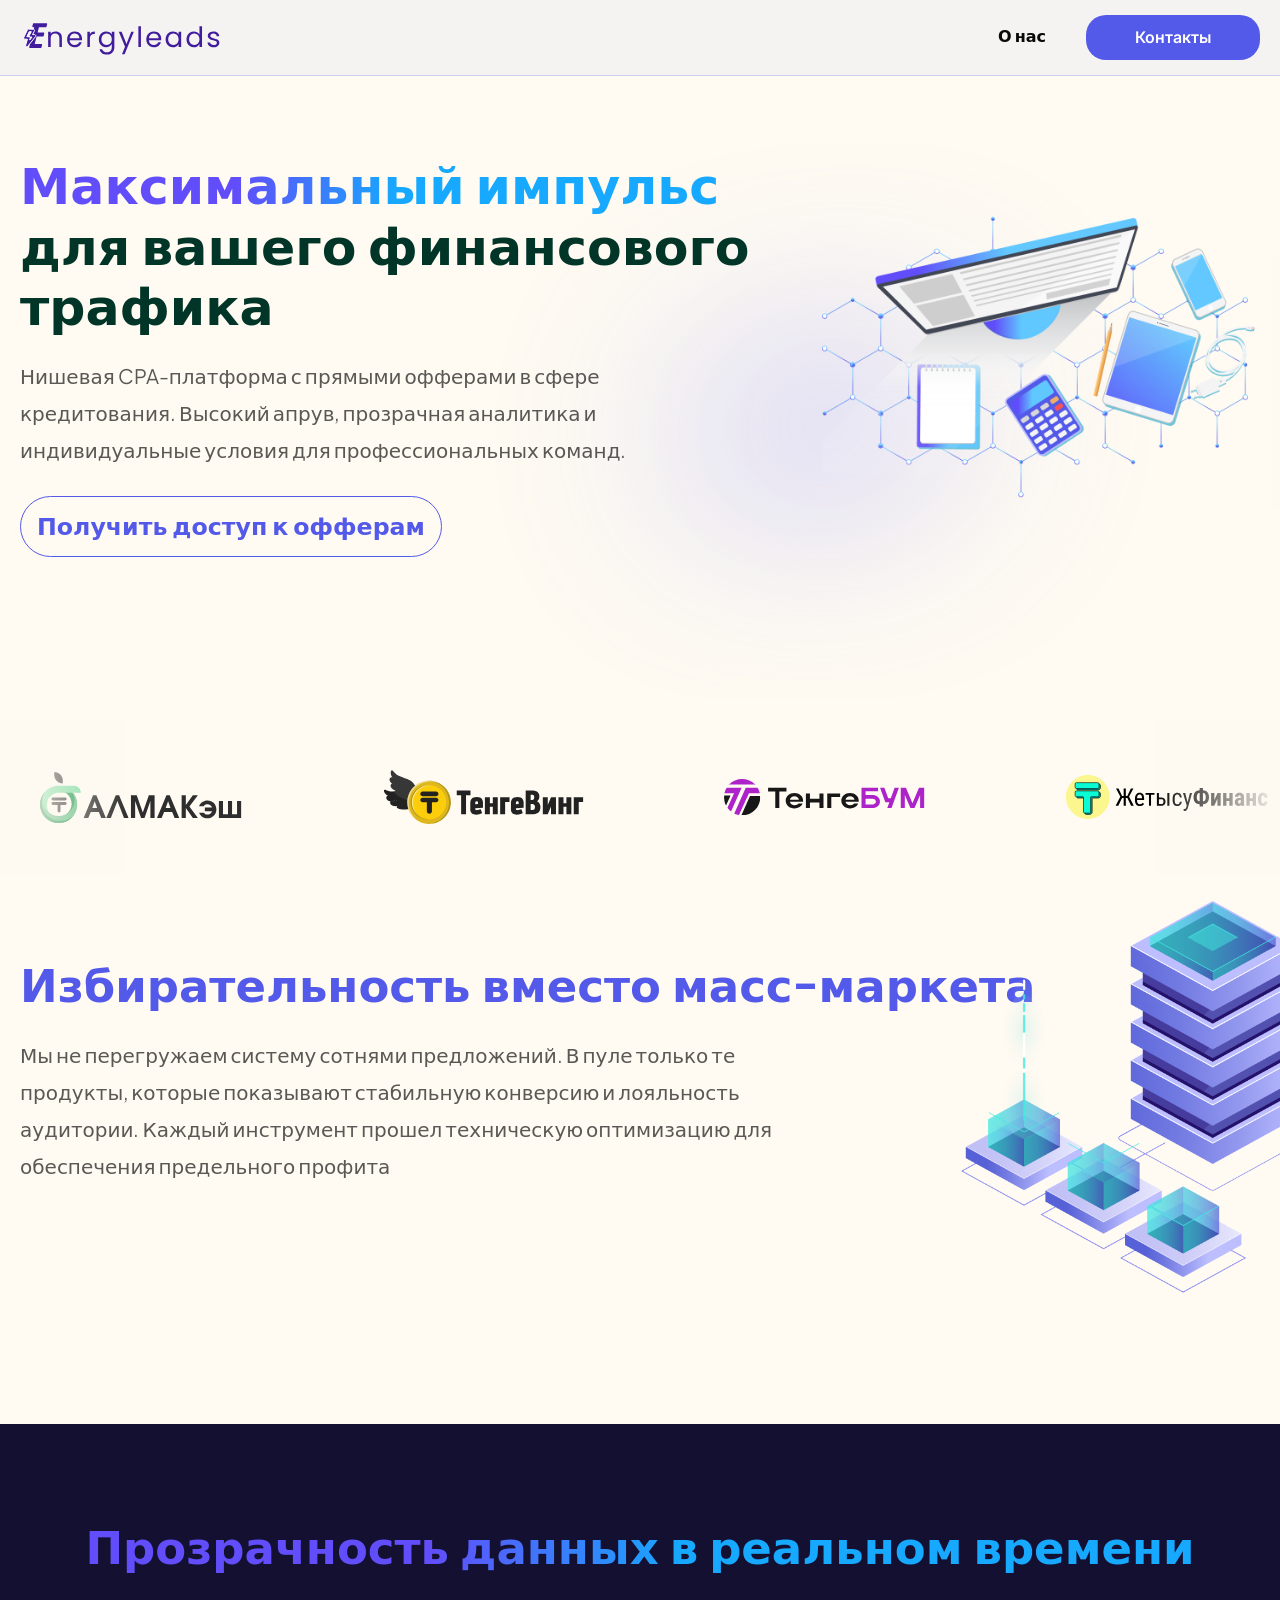
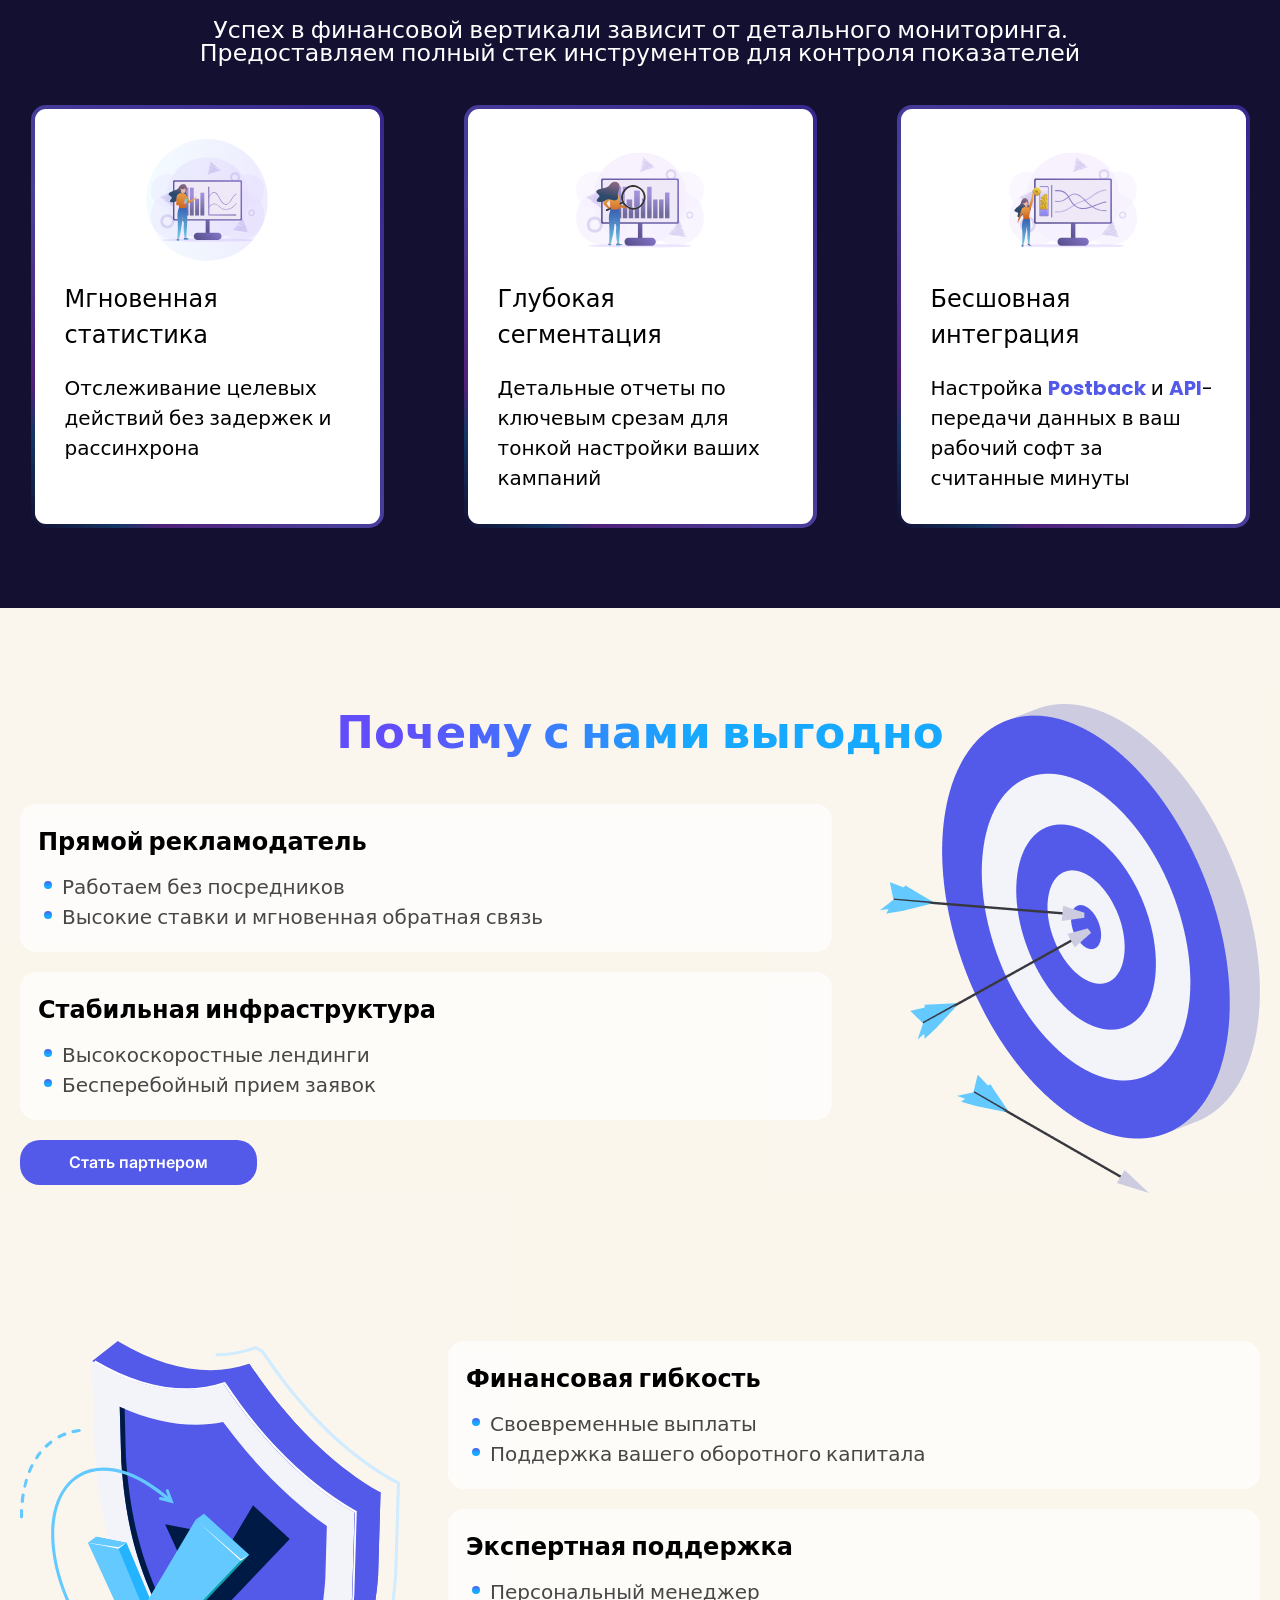
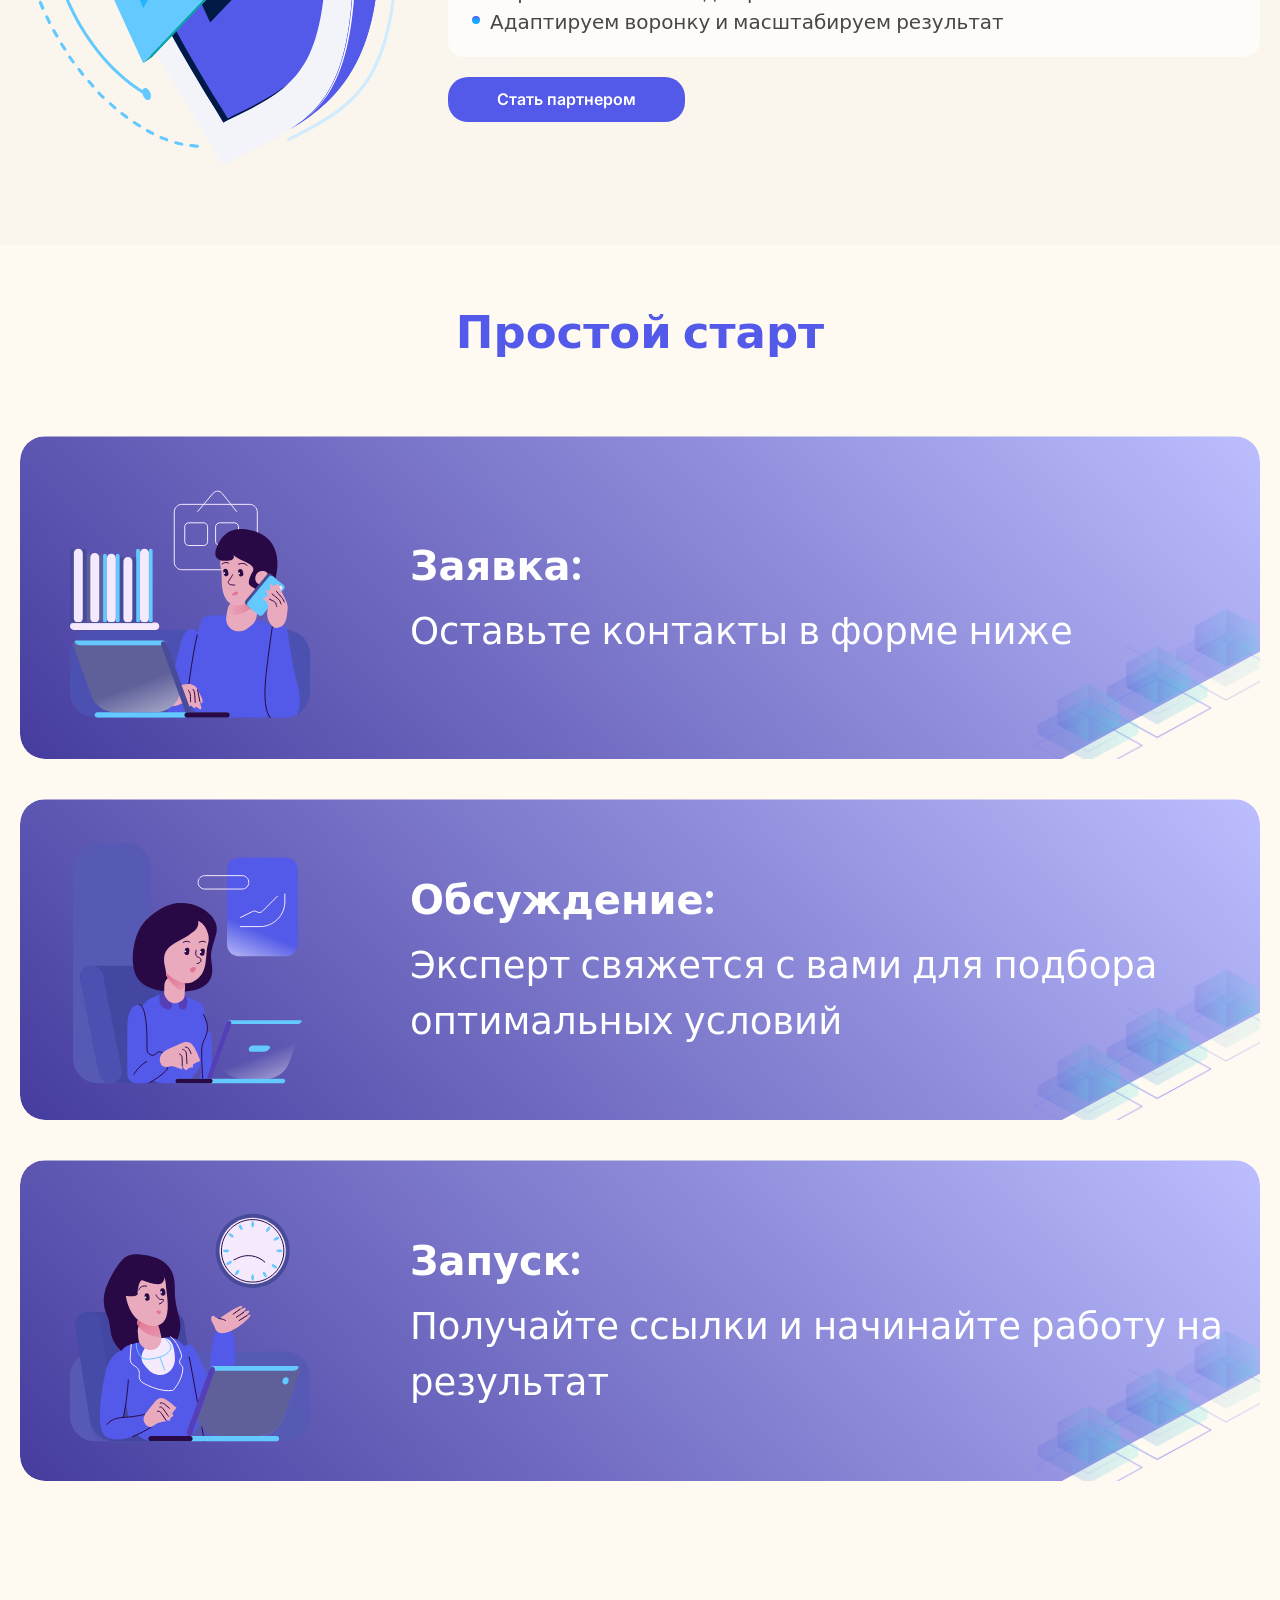
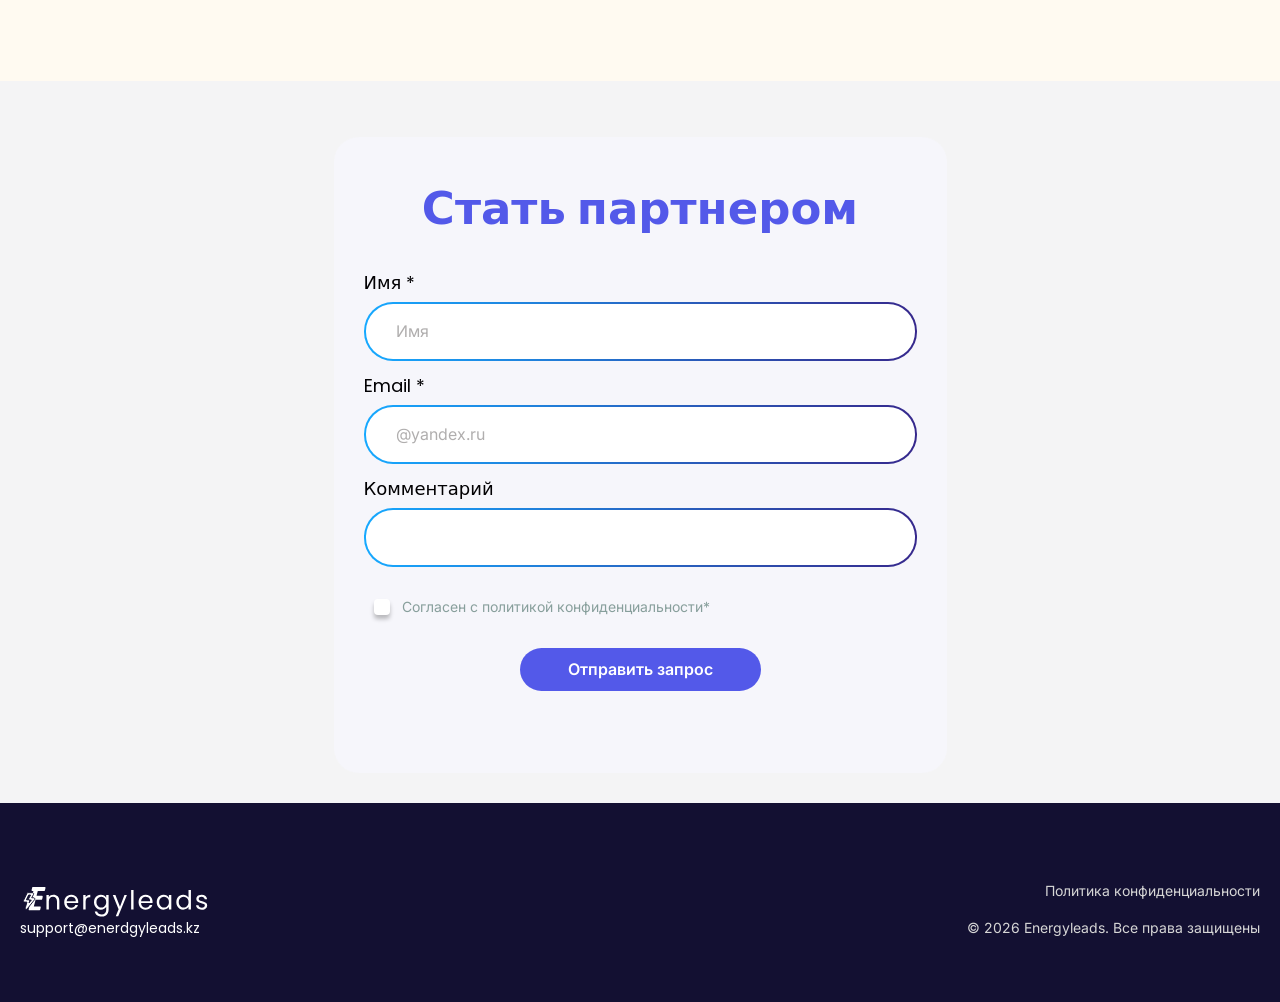
==== index.html @ 10105416 "first commit" ====
<!doctype html>
<html lang="ru">
  <head>
    <meta charset="UTF-8" />
    <meta name="viewport" content="width=device-width, initial-scale=1.0" />
    <meta
      name="description"
      content="EnergyLeads — максимальный импульс для вашего финансового трафика."
    />
    <title>EnergyLeads</title>

    <link rel="preconnect" href="https://fonts.googleapis.com" />
    <link rel="preconnect" href="https://fonts.gstatic.com" crossorigin />
    <link
      href="https://fonts.googleapis.com/css2?family=Allan:wght@700&family=Inter:wght@400;600&family=Plus+Jakarta+Sans:wght@400&family=Poppins:wght@400;600;700&display=swap"
      rel="stylesheet"
    />

    <link rel="stylesheet" href="./css/style.css" />
  </head>
  <body>
    <header class="header">
      <div class="container header__inner">
        <a class="brand" href="#top" aria-label="EnergyLeads — на главную">
          <img class="brand__logo" src="./img/logo.svg" alt="EnergyLeads" />
        </a>

        <nav class="nav" aria-label="Навигация">
          <a class="nav__link" href="#top">О нас</a>
          <a class="btn btn--primary btn--pill" href="#contacts">Контакты</a>
        </nav>

        <button class="burger" aria-label="Открыть меню" aria-expanded="false">
          <span class="burger__line"></span>
          <span class="burger__line"></span>
          <span class="burger__line"></span>
        </button>
      </div>

      <div class="mobile-menu" aria-hidden="true">
        <a class="mobile-menu__link" href="#top">О нас</a>
        <a class="mobile-menu__link" href="#contacts">Контакты</a>
      </div>
    </header>

    <main id="top">
      <section class="hero hero--primary" aria-label="Первый экран">
        <img
          class="hero__bg hero__bg--primary"
          src="./img/hero-bg.svg"
          alt=""
          aria-hidden="true"
        />
        <div class="container hero__inner">
          <div class="hero__content">
            <h1 class="hero__title">
              <span class="hero__title--accent">Максимальный импульс</span
              ><br />
              для вашего финансового<br />
              трафика
            </h1>
            <p class="hero__lead">
              Нишевая CPA-платформа с прямыми офферами в сфере кредитования.
              Высокий апрув, прозрачная аналитика и индивидуальные условия для
              профессиональных команд.
            </p>

            <a class="btn btn--outline btn--lg" href="#form"
              >Получить доступ к офферам</a
            >
          </div>

          <div class="hero__visual">
            <img
              class="hero__img"
              src="./img/hero-illustration.png"
              alt="Иллюстрация аналитики"
              loading="eager"
              decoding="async"
            />
          </div>
        </div>
      </section>

      <section class="sponsors" aria-label="Партнёры и бренды">
        <div class="sponsors__viewport">
          <div class="sponsors__track" aria-hidden="true">
            <img class="sponsors__logo" src="./img/sponsor-1.svg" alt="" />
            <img class="sponsors__logo" src="./img/sponsor-2.svg" alt="" />
            <img class="sponsors__logo" src="./img/sponsor-3.svg" alt="" />
            <img class="sponsors__logo" src="./img/sponsor-4.svg" alt="" />
            <img class="sponsors__logo" src="./img/sponsor-5.svg" alt="" />
            <img class="sponsors__logo" src="./img/sponsor-6.svg" alt="" />

            <img class="sponsors__logo" src="./img/sponsor-1.svg" alt="" />
            <img class="sponsors__logo" src="./img/sponsor-2.svg" alt="" />
            <img class="sponsors__logo" src="./img/sponsor-3.svg" alt="" />
            <img class="sponsors__logo" src="./img/sponsor-4.svg" alt="" />
            <img class="sponsors__logo" src="./img/sponsor-5.svg" alt="" />
            <img class="sponsors__logo" src="./img/sponsor-6.svg" alt="" />
          </div>
        </div>
      </section>

      <section class="hero hero--secondary" id="about" aria-label="Офферы">
        <div class="hero__bg-wrap">
          <img
            class="hero__bg hero__bg--about"
            src="./img/Group%207.png"
            alt=""
            aria-hidden="true"
          />
        </div>
        <div class="container hero__inner--secondary">
          <div class="hero__content">
            <h2 class="section-title section-title--dark">
              Избирательность вместо масс-маркета
            </h2>
            <p class="hero__text hero__text--secondary">
              Мы не перегружаем систему сотнями предложений. В пуле только те
              продукты, которые показывают стабильную конверсию и лояльность
              аудитории. Каждый инструмент прошел техническую оптимизацию для
              обеспечения предельного профита
            </p>
          </div>

          <div class="hero__visual hero__visual--secondary">
            <img
              class="hero__img--secondary"
              src="./img/selectivity-illustration.png"
              alt="Иллюстрация избирательности"
              loading="lazy"
              decoding="async"
            />
          </div>
        </div>
      </section>

      <section
        class="section section--dark prozr_data"
        id="prozr_data"
        aria-label="Прозрачность данных"
      >
        <div class="container">
          <h2 class="section-title section-title--gradient">
            Прозрачность данных в реальном времени
          </h2>
          <p class="section-subtitle">
            Успех в финансовой вертикали зависит от детального мониторинга.
            <br />
            Предоставляем полный стек инструментов для контроля показателей
          </p>

          <div class="cards">
            <article class="card">
              <img
                class="card__icon"
                src="./img/card-analytics.svg"
                alt=""
                aria-hidden="true"
                width="120"
                height="120"
              />
              <div class="card__body">
                <h3 class="card__title">Мгновенная статистика</h3>
                <p class="card__text">
                  Отслеживание целевых действий без задержек и рассинхрона
                </p>
              </div>
            </article>

            <article class="card">
              <img
                class="card__icon"
                src="./img/card-segmentation.svg"
                alt=""
                aria-hidden="true"
                width="112"
                height="83"
              />
              <div class="card__body">
                <h3 class="card__title">Глубокая сегментация</h3>
                <p class="card__text">
                  Детальные отчеты по ключевым срезам для тонкой настройки ваших
                  кампаний
                </p>
              </div>
            </article>

            <article class="card">
              <img
                class="card__icon"
                src="./img/card-integration.svg"
                alt=""
                aria-hidden="true"
                width="112"
                height="83"
              />
              <div class="card__body">
                <h3 class="card__title">Бесшовная интеграция</h3>
                <p class="card__text">
                  Настройка <span class="text-accent">Postback</span> и
                  <span class="text-accent">API</span>-передачи данных в ваш
                  рабочий софт за считанные минуты
                </p>
              </div>
            </article>
          </div>
        </div>
      </section>

      <section class="section section--warm" aria-label="Почему с нами выгодно">
        <div class="container">
          <h2 class="section-title section-title--gradient">
            Почему с нами выгодно
          </h2>

          <div class="why">
            <div class="why__sub">
              <div class="why__row">
                <div class="why__col">
                  <div class="why__block">
                    <h3 class="why__title">Прямой рекламодатель</h3>
                    <ul class="why__list">
                      <li>Работаем без посредников</li>
                      <li>Высокие ставки и мгновенная обратная связь</li>
                    </ul>
                  </div>

                  <div class="why__block">
                    <h3 class="why__title">Стабильная инфраструктура</h3>
                    <ul class="why__list">
                      <li>Высокоскоростные лендинги</li>
                      <li>Бесперебойный прием заявок</li>
                    </ul>
                  </div>

                  <a class="btn btn--primary btn--pill" href="#form"
                    >Стать партнером</a
                  >
                </div>

                <div class="why__art why__art--primary">
                  <img
                    class="why__img"
                    src="./img/about-illustration.png"
                    alt="Иллюстрация выгод"
                    loading="lazy"
                  />
                </div>
              </div>
            </div>

            <div class="why__sub why__sub--mirrored">
              <div class="why__row">
                <div class="why__art why__art--secondary">
                  <img
                    class="why__rocket-img"
                    src="./img/защита.svg"
                    alt="Ракета"
                    width="559"
                    height="489"
                    loading="lazy"
                  />
                </div>

                <div class="why__col">
                  <div class="why__block why__block--full">
                    <h3 class="why__title">Финансовая гибкость</h3>
                    <ul class="why__list">
                      <li>Своевременные выплаты</li>
                      <li>Поддержка вашего оборотного капитала</li>
                    </ul>
                  </div>

                  <div class="why__block why__block--full">
                    <h3 class="why__title">Экспертная поддержка</h3>
                    <ul class="why__list">
                      <li>Персональный менеджер</li>
                      <li>Адаптируем воронку и масштабируем результат</li>
                    </ul>
                  </div>

                  <a class="btn btn--primary btn--pill" href="#form"
                    >Стать партнером</a
                  >
                </div>
              </div>
            </div>
          </div>
        </div>
      </section>

      <section class="section section--light" aria-label="Простой старт">
        <div class="container simple-start">
          <h2 class="section-title section-title--dark">Простой старт</h2>

          <div class="simple-start__stage">
            <div class="simple-start__cards">
              <article class="simple-start__card">
                <img
                  class="simple-start__icon"
                  src="./img/старт1.svg"
                  alt=""
                  aria-hidden="true"
                />
                <div class="simple-start__text">
                  <h3 class="simple-start__title">Заявка:</h3>
                  <p class="simple-start__subtitle">
                    Оставьте контакты в форме ниже
                  </p>
                </div>
                <img
                  class="simple-start__corner"
                  src="./img/simple_corner.svg"
                  alt=""
                  aria-hidden="true"
                />
              </article>

              <article class="simple-start__card">
                <img
                  class="simple-start__icon"
                  src="./img/старт2.svg"
                  alt=""
                  aria-hidden="true"
                />
                <div class="simple-start__text">
                  <h3 class="simple-start__title">Обсуждение:</h3>
                  <p class="simple-start__subtitle">
                    Эксперт свяжется с вами для подбора оптимальных условий
                  </p>
                </div>
                <img
                  class="simple-start__corner"
                  src="./img/simple_corner.svg"
                  alt=""
                  aria-hidden="true"
                />
              </article>

              <article class="simple-start__card">
                <img
                  class="simple-start__icon"
                  src="./img/старт3.svg"
                  alt=""
                  aria-hidden="true"
                />
                <div class="simple-start__text">
                  <h3 class="simple-start__title">Запуск:</h3>
                  <p class="simple-start__subtitle">
                    Получайте ссылки и начинайте работу на результат
                  </p>
                </div>
                <img
                  class="simple-start__corner"
                  src="./img/simple_corner.svg"
                  alt=""
                  aria-hidden="true"
                />
              </article>
            </div>
          </div>
        </div>
      </section>

      <section
        class="section section--form"
        id="form"
        aria-label="Форма заявки"
      >
        <div class="container">
          <form class="form-card" id="partnerForm" novalidate>
            <h2 class="section-title--dark section-title--center">
              Стать партнером
            </h2>

            <div class="field">
              <label class="field__label" for="name">Имя *</label>
              <input
                class="field__input"
                id="name"
                name="name"
                type="text"
                placeholder="Имя"
                required
              />
            </div>

            <div class="field">
              <label class="field__label" for="email">Email *</label>
              <input
                class="field__input"
                id="email"
                name="email"
                type="email"
                placeholder="@yandex.ru"
                required
              />
            </div>

            <div class="field">
              <label class="field__label" for="source">Комментарий </label>
              <input
                class="field__input"
                id="source"
                name="source"
                type="text"
              />
            </div>

            <label class="check">
              <input
                class="check__input"
                type="checkbox"
                id="policy"
                required
              />
              <span class="check__box" aria-hidden="true"></span>
              <span class="check__text"
                >Согласен с политикой конфиденциальности*</span
              >
            </label>

            <button
              class="btn btn--primary btn--submit"
              type="submit"
              id="submitBtn"
            >
              Отправить запрос
            </button>
            <p
              class="form-card__hint"
              id="formHint"
              role="status"
              aria-live="polite"
            ></p>
          </form>
        </div>
      </section>
    </main>

    <footer class="footer" id="contacts">
      <div class="container footer__inner">
        <div class="footer__brand">
          <img
            class="footer__logo"
            src="./img/logo-footer.svg"
            alt="EnergyLeads"
          />
          <a class="footer__mail" href="mailto:support@enerdgyleads.kz"
            >support@enerdgyleads.kz</a
          >
        </div>

        <div class="footer__meta">
          <a class="footer__link" href="./politika-konfidentsialnosti.html"
            >Политика конфиденциальности</a
          >
          <div class="footer__copy">
            © 2026 Energyleads.<br class="footer__br" />
            Все права защищены
          </div>
        </div>
      </div>
    </footer>

    <script src="./js/main.js" defer></script>
  </body>
</html>
---- css/style.css ----
:root {
  --bg: #fffaf1;
  --bg-soft: rgba(255, 250, 241, 0.3);
  --bg-warm: rgba(242, 236, 226, 0.3);
  --bg-sponsors: rgba(244, 244, 245, 0.07);

  --text: #080a0a;
  --title: #003527;
  --black: #000000;
  --muted: rgba(0, 53, 39, 0.65);

  --primary: #5359e9;
  --primary-2: #5359e8;
  --dark: #131032;

  --grad-title: linear-gradient(
    90deg,
    rgba(97, 78, 250, 1) 31%,
    rgba(22, 169, 255, 1) 54%
  );
  --grad-pill: linear-gradient(
    180deg,
    rgba(99, 201, 255, 1) 28%,
    rgba(83, 89, 233, 1) 71%
  );
  --grad-border: linear-gradient(
    134deg,
    rgba(145, 131, 255, 0) 0%,
    rgba(22, 169, 255, 0.25) 0%,
    rgba(141, 50, 194, 0.5) 5%,
    rgba(92, 80, 190, 0.75) 33%,
    rgba(54, 40, 140, 1) 100%
  );

  --shadow-sm: 0 4px 4px rgba(0, 0, 0, 0.25);
}

* {
  box-sizing: border-box;
}
html,
body {
  height: 100%;
}
html {
  scroll-padding-top: calc(4.6875rem + 1.5rem);
}
body {
  margin: 0;
  font-family:
    Poppins,
    system-ui,
    -apple-system,
    Segoe UI,
    Roboto,
    Arial,
    sans-serif;
  background: var(--bg);
  color: var(--text);
  padding-top: 4.6875rem;
}
img {
  max-width: 100%;
  height: auto;
  display: block;
}
a {
  color: inherit;
  text-decoration: none;
}
button,
input {
  font: inherit;
}

.container {
  width: min(80rem, calc(100% - 2.5rem));
  margin: 0 auto;
}

.header {
  position: fixed;
  top: 0;
  left: 0;
  right: 0;
  z-index: 1000;
  background: rgba(240, 239, 243, 0.7);
  backdrop-filter: blur(12px);
  -webkit-backdrop-filter: blur(12px);
  border-bottom: 1px solid rgba(83, 89, 233, 0.23);
}
.header__inner {
  height: 4.6875rem;
  display: flex;
  align-items: center;
  justify-content: space-between;
  gap: 24px;
}
.brand__logo,
.footer__logo {
  display: block;
  width: 213px;
  height: 35px;
}
.nav {
  display: flex;
  align-items: center;
  gap: 40px;
}
.nav__link {
  font-weight: 700;
  font-size: 16px;
  line-height: 1.5;
  color: var(--text);
}

.btn {
  display: inline-flex;
  align-items: center;
  justify-content: center;
  gap: 10px;
  border-radius: 42px;
  padding: 12px 16px;
  border: 1px solid transparent;
  cursor: pointer;
  user-select: none;
  transition:
    transform 0.12s ease,
    filter 0.12s ease;
  will-change: transform;
}
.btn:active {
  transform: translateY(1px);
}
.btn--small {
  padding: 12px 16px;
  border-radius: 42px;
  font-size: 16px;
  font-weight: 700;
}
.btn--lg {
  padding: 12px 16px;
  border-radius: 37px;
  font-size: clamp(1.125rem, 1rem + 0.6vw, 1.5rem);
  font-weight: 700;
}
.btn--primary {
  background: var(--primary);
  color: #fff;
  transition: background 0.2s;
}
.btn--primary:hover {
  background: #3a40d4;
}
.btn--outline {
  background: transparent;
  border-color: var(--primary);
  color: var(--primary);
  transition:
    background 0.2s,
    color 0.2s,
    border-color 0.2s;
}
.btn--outline:hover {
  background: #3a40d4;
  border-color: #3a40d4;
  color: #fff;
}
.btn--pill {
  border-radius: 20px;
  padding: 12px 48px;
  background: var(--primary-2);
  color: #fff;
  transition: background 0.2s;
  font-family:
    Inter,
    system-ui,
    -apple-system,
    Segoe UI,
    Roboto,
    Arial,
    sans-serif;
  font-weight: 600;
  font-size: 16px;
  line-height: 1.21;
}
.btn--pill:hover {
  background: #3a40d4;
}

.hero {
  position: relative;
  overflow: hidden;
}
.hero--primary {
  background: var(--bg-soft);
  padding: 40px 0px 120px;
}
.hero--secondary {
  background: var(--bg-soft);
  padding: 80px 0 120px;
}
.hero__bg {
  position: absolute;
  /* Figma x=792.5px относительно полотна 1920: left = 50% + (792.5 - 960) */
  left: calc(50% - 167.5px);
  top: 70px;
  width: 696px;
  height: auto;
  opacity: 0.9;
  pointer-events: none;
}
.hero__bg--secondary {
  /* Figma x=-399.5px относительно полотна 1920: left = 50% - (960 - (-399.5)) */
  left: calc(50% - 1359.5px);
  top: 110px;
  opacity: 0.7;
}

.hero__bg-wrap {
  position: absolute;
  inset: 0;
  overflow: hidden;
  pointer-events: none;
}

.hero__bg--about {
  max-width: 346px;
  top: 26px;
  left: calc(46% + 372px);
  opacity: 1;
}
.hero__inner {
  position: relative;
  display: flex;
  align-items: center;
  justify-content: space-between;
  gap: 2px;
  min-height: 484px;
}
.hero__inner--secondary {
  display: flex;
  align-items: center;
  justify-content: space-between;
  gap: 60px;
  margin-bottom: 120px;
}

.hero__content {
  width: min(800px, 100%);
}
.hero__title {
  margin: 0 0 18px;
  font-weight: 700;
  font-size: clamp(3rem, 1.4rem + 2.2vw, 4.125rem);
  line-height: 1.2;
  color: var(--title);
}

.hero__title--accent {
  display: inline-block;
  background: var(--grad-title);
  -webkit-background-clip: text;
  background-clip: text;
  color: transparent;
}
.hero__lead {
  margin: 0 0 28px;
  font-family:
    "Plus Jakarta Sans",
    system-ui,
    -apple-system,
    Segoe UI,
    Roboto,
    Arial,
    sans-serif;
  font-size: 20px;
  line-height: 1.85;
  color: rgba(0, 0, 0, 0.65);
  max-width: 722px;
}
.hero__visual {
  flex: 1;
  width: min(580px, 48vw);
}
.hero__visual--secondary {
  /* width: min(760px, 56vw); */
}
.hero__img {
  width: 100%;
  height: auto;
}
.hero__content--secondary {
  width: calc(960px - 234px);
  max-width: 100%;
}
.hero__text--secondary {
  margin: 16px 0 0;
  font-family:
    "Plus Jakarta Sans",
    system-ui,
    -apple-system,
    Segoe UI,
    Roboto,
    Arial,
    sans-serif;
  font-size: 20px;
  line-height: 1.85;
  color: rgba(0, 0, 0, 0.65);
  width: 100%;
  max-width: none;
}

.hero--secondary .section-title--dark {
  width: 100%;
  white-space: nowrap;
}
.hero__img--secondary {
  border-radius: 24px;
  width: 100%;
  height: auto;
  max-width: 743px;
  display: none;
}

/* .sponsors {
  padding: 80px 0 120px;
} */
.sponsors__viewport {
  background: var(--bg-sponsors);
  padding: 50px 0;
  overflow: hidden;
  mask-image: linear-gradient(
    90deg,
    transparent 0%,
    #000 10%,
    #000 90%,
    transparent 100%
  );
}
.sponsors__track {
  display: flex;
  align-items: center;
  gap: 139px;
  padding: 0 40px;
  width: max-content;
  animation: marquee 22s linear infinite;
}
.sponsors__logo {
  width: 203px;
  height: 56px;
  flex: 0 0 auto;
  filter: saturate(0.95);
}
@keyframes marquee {
  from {
    transform: translateX(0);
  }
  to {
    transform: translateX(-50%);
  }
}
@media (prefers-reduced-motion: reduce) {
  .sponsors__track {
    animation: none;
  }
}

.section {
  padding: clamp(3.5rem, 4vw, 5rem) 0 clamp(5rem, 6vw, 7.5rem);
}
.section--dark {
  background: var(--dark);
  color: #fff;
}

.prozr_data .container {
  display: flex;
  flex-direction: column;
  align-items: center;
}

.prozr_data .section-title {
  text-align: center;
}
.section--warm {
  background: var(--bg-warm);
}
.section--light {
  background: transparent;
}
.section--form {
  background: #f4f4f5;
  padding-bottom: 30px;
}

.section-title {
  font-weight: 600;
  font-size: 45px;
  line-height: 1.4;
}
.section-title--dark {
  margin: 0 0 18px;
  font-weight: 600;
  font-size: 45px;
  line-height: 1.4;
  text-align: center;

  color: #5359e9;
}
.section-title--gradient {
  background: var(--grad-title);
  -webkit-background-clip: text;
  background-clip: text;
  color: transparent;
  text-align: center;
}
.section-title--center {
  text-align: center;
}

.section-subtitle {
  margin: 0 auto 40px;
  font-weight: 400;
  font-size: clamp(1.125rem, 1rem + 0.6vw, 1.5rem);
  line-height: 1;
  text-align: center;
  max-width: 1220px;
  color: #fff;
}

.cards {
  display: flex;
  gap: 80px;
  justify-content: center;
  flex-wrap: wrap;
}
.card {
  position: relative;
  width: min(22.0625rem, 100%);
  min-height: 423px;
  border: 4px solid transparent;
  background:
    linear-gradient(#fff, #fff) padding-box,
    linear-gradient(
        47deg,
        rgba(145, 131, 255, 0) 0%,
        rgba(22, 169, 255, 0.25) 12%,
        rgba(141, 50, 194, 0.5) 18%,
        rgba(92, 80, 190, 0.75) 42%,
        rgba(54, 40, 140, 1) 100%
      )
      border-box;
  background-clip: padding-box, border-box;
  background-origin: padding-box, border-box;
  border-radius: 15px;
  padding: 30px;
  display: flex;
  flex-direction: column;
  align-items: center;
  gap: 20px;
  color: var(--black);
}
.card__icon {
  width: clamp(80px, 10vw, 190px);
  height: clamp(75px, 9.5vw, 180px);
}
.card__title {
  margin: 0;
  font-weight: 400;
  font-size: 24px;
  line-height: 1.5;
  text-align: left;
}
.card__body {
  display: flex;
  flex-direction: column;
  gap: 20px;
}

.card__text {
  margin: 0;
  font-weight: 400;
  font-size: 20px;
  line-height: 1.5;
  text-align: left;
  color: var(--black);
}

.text-accent {
  font-weight: 700;
  color: var(--primary);
}

.why {
  display: flex;
  flex-direction: column;
  gap: 48px;
  align-items: stretch;
  margin-top: 40px;
}
.why__sub {
  display: flex;
  flex-direction: column;
  gap: 28px;
}
.why__row {
  display: grid;
  grid-template-columns: 1fr min(23.75rem, 38vw);
  gap: 48px;
  align-items: start;
}
.why__sub--mirrored .why__row {
  grid-template-columns: min(23.75rem, 38vw) 1fr;
}
.why__sub--mirrored .why__col {
  text-align: right;
  display: flex;
  flex-direction: column;
  align-items: flex-end;
}
.why__sub--mirrored .why__list {
  padding-left: 0;
  padding-right: 24px;
  direction: rtl;
}
.why__sub--mirrored .why__list li::before {
  left: auto;
  right: -18px;
}
.why__sub--mirrored .why__block--full {
  text-align: left;
}
.why__sub--mirrored .why__col > .btn {
  align-self: flex-start;
}
.why__sub--mirrored .why__block--full .why__list {
  direction: ltr;
  padding-left: 24px;
  padding-right: 0;
}
.why__sub--mirrored .why__block--full .why__list li::before {
  left: -18px;
  right: auto;
}
.why__art {
  display: flex;
  justify-content: center;
  align-items: flex-start;
}
.why__art--primary {
  transform: translateY(-100px);
}
.why__art--secondary {
  max-width: 100%;
  flex: 0 0 auto;
}
.why__art--secondary .why__rocket-img {
  width: 100%;
  height: 100%;
  object-fit: contain;
}
.why__rocket {
  display: flex;
  justify-content: center;
}
.why__block--full {
  width: 100%;
  align-self: stretch;
}

.why__block {
  background: rgba(255, 255, 255, 0.7);
  border-radius: 16px;
  padding: 20px 18px;
  margin-bottom: 20px;
  backdrop-filter: blur(6px);
}
.why__title {
  margin: 0 0 12px;
  font-weight: 700;
  font-size: 24px;
  line-height: 1.5;
  color: var(--black);
}
.why__list {
  margin: 0;
  padding-left: 24px;
  list-style: none;
  color: rgba(0, 0, 0, 0.72);
  font-family:
    Inter,
    system-ui,
    -apple-system,
    Segoe UI,
    Roboto,
    Arial,
    sans-serif;
  font-size: 16px;
  line-height: 1.5;
}
.why__list li {
  position: relative;
  font-family: "Poppins", system-ui, sans-serif;
}
.why__list li::before {
  content: "";
  position: absolute;
  left: -18px;
  top: 0.45em;
  width: 8px;
  height: 8px;
  border-radius: 50%;
  background: linear-gradient(180deg, #5359e9 0%, #16a9ff 61%);
}
.why__img {
  border-radius: 18px;
  /* max-height: 489px; */
  height: auto;
  width: auto;
  max-width: 100%;
}
.why__img--mirror {
  transform: scaleX(-1);
}
.why__rocket-img {
  max-height: 489px;
  height: auto;
  width: auto;
  max-width: 100%;
}

.simple-start__stage {
  margin-top: 32px;
  padding: 40px 0 120px;
  display: flex;
  justify-content: flex-start;
}
.simple-start__cards {
  width: 100%;
  max-width: 1280px;
  display: flex;
  flex-direction: column;
  align-items: stretch;
  gap: 40px;
}

.simple-start__card {
  width: 100%;
  display: flex;
  align-items: center;
  gap: 70px;
  position: relative;
  overflow: hidden;
  border: 0;
  border-color: transparent;
  padding: 10px 20px;
  border-radius: 25px;
  background: transparent;
  color: #fff;
}

.simple-start__card > * {
  position: relative;
  z-index: 1;
}

.simple-start__card::before {
  content: "";
  position: absolute;
  inset: 0;
  border-radius: 25px;
  background: linear-gradient(47deg, #453c9e 0%, #bcbeff 100%);
  /* Cut the corner by making the gradient layer itself transparent there (no seam between layers). */
  clip-path: polygon(
    0 0,
    100% 0,
    100% calc(100% - 108px),
    calc(100% - 199px) 100%,
    0 100%
  );
  transform: translateZ(0);
  z-index: 0;
}

.simple-start__card::after {
  content: none;
}

.simple-start__icon {
  flex: 0 0 auto;
}

.simple-start__corner {
  position: absolute;
  right: -24px;
  bottom: -17px;
  width: 250px;
  height: 172px;
  transform: rotate(-1deg);
  transform-origin: right bottom;
  opacity: 0.9;
  z-index: 3;
  pointer-events: none;
}

.simple-start__text {
  display: flex;
  flex-direction: column;
  gap: 8px;
}

.simple-start__title {
  margin: 0;
  font-weight: 600;
  font-size: 40px;
  line-height: 1.5;
}

.simple-start__subtitle {
  margin: 0;
  font-weight: 400;
  font-size: 40px;
  line-height: 1.5;
}

.form-card {
  width: min(613px, 100%);
  margin: 0 auto;
  padding: 40px 30px;
  background: #f6f6fb;
  border-radius: 25px;
  display: flex;
  flex-direction: column;
  gap: 14px;
  font-family: "Poppins", system-ui, sans-serif;
}
.form-card__title {
  margin: 0 0 10px;
  font-weight: 600;
  font-size: 35px;
  line-height: 1.4;
  color: var(--black);
  text-align: center;
}
.field {
  display: flex;
  flex-direction: column;
  gap: 8px;
  position: relative;
}
.field__label {
  font-family:
    "Poppins",
    system-ui,
    -apple-system,
    Segoe UI,
    Roboto,
    Arial,
    sans-serif;
  font-size: 18px;
  line-height: 1.21;
  color: #020103;
}
.field__input {
  height: 59px;
  border-radius: 29px;
  border: 2px solid transparent;
  background:
    linear-gradient(#fff, #fff) padding-box,
    linear-gradient(to right, #16a9ff 0%, #36288c 100%) border-box;
  background-clip: padding-box, border-box;
  background-origin: padding-box, border-box;
  padding: 0 14px 0 30px;
  outline: none;
  box-shadow: none;
}
.field__input::placeholder {
  color: #b0aeae;
  font-family:
    Inter,
    system-ui,
    -apple-system,
    Segoe UI,
    Roboto,
    Arial,
    sans-serif;
  font-size: 16px;
}
.field__input:focus {
  border-color: #16a9ff;
}
/* Инпут с ошибкой */
.field__input--error {
  border-color: #e53935 !important;
  background:
    linear-gradient(#fff, #fff) padding-box,
    linear-gradient(to right, #e53935, #e53935) border-box !important;
}
/* Inline-сообщение об ошибке справа внутри поля */
.field__error {
  position: absolute;
  right: 20px;
  bottom: 50%;
  transform: translateY(50%);
  font-size: 14px;
  color: #e53935;
  pointer-events: none;
  white-space: nowrap;
}

.check {
  display: flex;
  align-items: flex-start;
  gap: 12px;
  padding: 10px;
  width: 420px;
  max-width: 100%;
  margin: 8px 0 0;
}
.check__input {
  position: absolute;
  opacity: 0;
  width: 1px;
  height: 1px;
}
.check__box {
  width: 16px;
  height: 16px;
  border-radius: 4px;
  background: #fff;
  box-shadow: var(--shadow-sm);
  flex: 0 0 auto;
  display: flex;
  align-items: center;
  justify-content: center;
}
.check__text {
  font-family:
    Inter,
    system-ui,
    -apple-system,
    Segoe UI,
    Roboto,
    Arial,
    sans-serif;
  font-size: 14px;
  line-height: 1.21;
  color: rgba(0, 53, 39, 0.45);
}
.check__input:checked + .check__box {
  background: #fff;
  box-shadow: 0 0 0 2px #16a9ff;
}
.check__input:checked + .check__box::after {
  content: "";
  display: block;
  width: 9px;
  height: 5px;
  border-left: 2px solid #16a9ff;
  border-bottom: 2px solid #16a9ff;
  transform: rotate(-45deg) translateY(-1px);
}
.check--error .check__box {
  box-shadow: 0 0 0 2px #e53935;
}
.check--error .check__text {
  color: #e53935;
}

/* Кнопка неактивна */
#submitBtn:disabled {
  opacity: 0.5;
  cursor: not-allowed;
  pointer-events: none;
}

.btn--submit {
  width: 241px;
  height: 43px;
  margin: 8px auto 0;
  border-radius: 33px;
  padding: 20px;
  font-family:
    Inter,
    system-ui,
    -apple-system,
    Segoe UI,
    Roboto,
    Arial,
    sans-serif;
  font-weight: 600;
  font-size: 16px;
  line-height: 1.21;
}

.form-card__hint {
  margin: 10px 0 0;
  text-align: center;
  font-family:
    Inter,
    system-ui,
    -apple-system,
    Segoe UI,
    Roboto,
    Arial,
    sans-serif;
  font-size: 14px;
  color: rgba(0, 0, 0, 0.55);
  min-height: 18px;
}

.footer {
  background: var(--dark);
  color: #fff;
  padding: 80px 0 65px;
}
.footer__inner {
  display: flex;
  align-items: flex-start;
  justify-content: space-between;
  gap: 32px;
}
.footer__brand {
  width: 200px;
  display: flex;
  flex-direction: column;
  gap: 2px;
}
.footer__mail {
  font-family:
    "Poppins",
    system-ui,
    -apple-system,
    Segoe UI,
    Roboto,
    Arial,
    sans-serif;
  font-size: 14px;
  line-height: 1.21;
}
.footer__meta {
  /* width: 328px; */
  display: flex;
  flex-direction: column;
  gap: 20px;
  align-items: flex-end;
  text-align: right;
}
.footer__link {
  font-family:
    Inter,
    system-ui,
    -apple-system,
    Segoe UI,
    Roboto,
    Arial,
    sans-serif;
  font-size: 14px;
  line-height: 1.21;
  color: #d6d6d6;
}
.footer__br {
  display: none;
}

.footer__copy {
  font-family:
    Inter,
    system-ui,
    -apple-system,
    Segoe UI,
    Roboto,
    Arial,
    sans-serif;
  font-size: 14px;
  line-height: 1.21;
  color: #d6d6d6;
}

/* Адаптация для больших экранов (>1920px): абсолютные элементы привязаны к центру через calc() */
@media (min-width: 1921px) {
  /* Контент растягивается до 1920px и центрируется */
  .container {
    width: min(1880px, calc(100% - 2.5rem));
  }

  .simple-start__stage {
    justify-content: center;
  }

  .simple-start__cards {
    max-width: 1880px;
    display: grid;
    grid-template-columns: repeat(3, 1fr);
  }

  .simple-start__icon {
    width: 187px;
    height: 357px;
  }

  .simple-start__icon img {
    width: 100%;
    height: 100%;
    object-fit: contain;
  }

  .simple-start__title {
    font-size: 30px;
  }
  .simple-start__card {
    gap: 30px;
  }

  .simple-start__subtitle {
    font-size: 24px;
  }
  /* .footer__meta {
    max-width: 328px;
  } */

  /* prozr_data: карточки горизонтально, иконка слева */
  .prozr_data .cards {
    flex-direction: column;
    align-items: stretch;
    gap: 32px;
  }

  .prozr_data .card {
    flex-direction: row;
    align-items: center;
    width: 100%;
    min-height: auto;
    gap: 40px;
    text-align: left;
  }

  .prozr_data .card__icon {
    flex: 0 0 auto;
  }

  .prozr_data .card__body {
    display: flex;
    flex-direction: column;
    gap: 8px;
  }

  .prozr_data .card__title,
  .prozr_data .card__text {
    text-align: left;
    font-size: 30px;
  }
  .card__title {
    font-weight: 500;
  }

  /* Абсолютные фоны пересчитаны относительно центра экрана */

  .hero__bg--secondary {
    left: calc(50% - 1359.5px);
  }

  .hero__bg--about {
    width: 560px;
    left: calc(40% + 463px);
  }

  .hero__img--secondary {
    display: block;
    max-width: 900px;
  }
  .form-card {
    width: 100%;
    max-width: 900px;
  }
  .footer__brand {
    gap: 6px;
  }

  .hero__lead,
  .hero__text--secondary,
  .section-subtitle {
    font-size: 30px;
  }
  .why {
    gap: 100px;
  }

  .why__list,
  .why__list li {
    font-size: 30px;
  }

  .why__title {
    font-size: 30px;
  }

  .footer__link,
  .footer__copy {
    font-family: "Poppins", system-ui, sans-serif;
    font-size: 24px;
  }

  .footer__mail {
    font-size: 24px;
  }
}

/* адаптив под размер */

@media (max-width: 1440px) {
  .why__list,
  .why__list li {
    font-size: 20px;
  }
  .simple-start__subtitle {
    font-size: 37px;
  }
}
@media (max-width: 1100px) {
  .container {
    padding-left: 2.5rem;
    padding-right: 2.5rem;
  }

  .hero__inner {
    align-items: flex-start;
    position: relative;
    display: flex;
    align-items: center;
    justify-content: space-between;
    gap: 2px;
    min-height: 390px;
  }
  .hero__content {
    width: min(560px, 100%);
  }
  .hero__visual {
    width: min(420px, 80%);
    margin-left: auto;
  }
  .hero__img {
    width: 100%;
    height: auto;
    max-width: 420px;
  }
  .hero__img--secondary {
    display: none;
  }
  .hero__bg--about {
    top: 57px;
    left: calc(47% + 157px);
  }
  .hero__bg--primary {
    display: none;
  }
  .hero__title {
    font-size: 42px;
  }
  .hero--secondary {
    padding: 30px 0 120px;
  }
  .card {
    position: relative;
    width: min(18.0625rem, 100%);
  }
  .cards {
    display: grid;
    grid-template-columns: repeat(3, minmax(0, 18.0625rem));
    gap: 16px;
    margin: 0 auto;
    width: fit-content;
    max-width: 100%;
  }

  .why {
    gap: 100px;
  }
  .section--warm {
    padding-bottom: 7.5rem;
  }

  .why__row {
    align-items: center;
  }
  .why__art--primary {
    transform: none;
    display: flex;
    justify-content: flex-end;
    width: 100%;
  }
  .why__rocket-img {
    max-height: 300px;
    padding-right: 178px;
  }
  .why__img {
    max-width: 380px;
    max-height: 300px;
  }
  .why__sub--mirrored .why__row {
    grid-template-columns: 1fr 1fr;
  }
  .why__sub--mirrored .why__art--secondary {
    display: flex;
    justify-content: flex-start;
    width: 100%;
  }
  .simple-start__stage {
    padding: 24px 16px 80px;
  }
  /* .simple-start__card {
    flex-direction: column;
    align-items: flex-start;
    border-radius: 28px;
    padding: 16px 20px;
  } */
  /* .simple-start__icon {
    width: 72px;
    height: 72px;
  } */

  .simple-start__title {
    font-size: 35px;
  }
  .simple-start__subtitle {
    font-size: 30px;
  }

  .simple-start__icon {
    width: 200px;
    height: 200px;
  }

  .simple-start__icon img {
    width: 100%;
    height: 100%;
    object-fit: contain;
  }
}

@media (max-width: 1025px) {
  .hero__visual {
    width: min(380px, 80%);
  }

  .hero__bg--about {
    max-width: 346px;
    top: 96px;
  }
  .simple-start__card {
    gap: 26px;
  }
  .simple-start__text {
    width: clamp(280px, 60%, 400px);
    max-width: 100%;
  }
  .simple-start__subtitle {
    font-size: clamp(1rem, 2.2vw, 1.5625rem);
  }
  .check {
    margin: 0;
    text-align: start;
  }
  .footer__brand {
    gap: 0px;
  }
}

@media (max-width: 769px) {
  .why__list li {
    font-size: 14px;
  }

  .sponsors__track {
    height: 2.5rem;
  }

  .sponsors__logo {
    height: 100%;
    width: auto;
  }

  .hero__inner {
    min-height: 288px;
  }
  .hero__inner--secondary {
    margin-bottom: 0;
  }

  .hero__title {
    font-size: clamp(1.25rem, 3.5vw, 1.875rem);
  }
  .hero__bg--about {
    max-width: 235px;
    top: 40px;
    left: calc(40% + 157px);
  }

  .hero__lead {
    font-size: clamp(0.875rem, 2vw, 1.125rem);
  }

  .section-title,
  .section-title--dark {
    font-size: clamp(1.125rem, 3vw, 1.75rem);
  }

  .hero__text,
  .card__text,
  .why__text,
  p {
    font-size: clamp(0.875rem, 2vw, 1rem);
    text-align: start;
    padding-top: 12px;
  }
  .card {
    min-height: 320px;
  }
  .card__title {
    line-height: 1.2;
  }
  .cards {
    gap: 0;
  }

  .hero__content {
    width: clamp(280px, 51%, 400px);
  }
  .why__rocket-img {
    padding-right: 35px;
  }

  .section-subtitle,
  .card__title,
  .why__title,
  .simple-start__title {
    font-size: clamp(1.125rem, 2.2vw, 1.25rem);
    text-align: start;
  }

  li,
  .simple-start__subtitle,
  label,
  input,
  .footer__meta,
  .footer__link,
  .footer__mail,
  button {
    font-size: clamp(0.875rem, 1.8vw, 1rem);
  }

  .btn--lg,
  .btn--submit,
  .btn--pill {
    font-size: clamp(0.875rem, 1.8vw, 0.9375rem);
    font-family: "Poppins", system-ui, sans-serif;
  }

  .btn--pill {
    border-radius: 20px;
    padding: 5px 34px;
  }

  .nav__link {
    font-size: clamp(0.875rem, 1.8vw, 0.9375rem);
  }

  .hero--primary {
    padding-bottom: 2rem;
  }
  .hero--secondary,
  .section--warm {
    padding-bottom: 5rem;
  }

  .simple-start__text {
    width: clamp(265px, 40%, 391px);
  }
  .simple-start__icon {
    max-width: 150px;
    /* height: 200px; */
  }
  .simple-start__corner {
    position: absolute;
    right: -14px;
    bottom: -45px;
    max-width: 185px;
    min-height: 202px;
  }
  .simple-start__stage {
    padding: 0;
  }

  .footer,
  .footer p,
  .footer__link,
  .footer__mail,
  .footer__meta,
  .footer__copy,
  .check__text {
    font-family: "Poppins", system-ui, sans-serif;
  }

  .form,
  .form label,
  .form input,
  .form button,
  .field__label,
  .field__input {
    font-family: "Poppins", system-ui, sans-serif;
  }
  .form-card {
    width: min(446px, 100%);
    gap: 8px;
  }

  .field__label {
    font-size: clamp(0.875rem, 1.8vw, 0.9375rem);
  }

  .field__input {
    font-size: clamp(0.8125rem, 1.6vw, 0.875rem);
  }
  .footer__brand {
    gap: 0;
  }

  .simple-start__subtitle {
    font-size: 1rem;
  }
}
/* Бургер — скрыт по умолчанию */
.burger {
  display: none;
  flex-direction: column;
  justify-content: center;
  gap: 5px;
  background: none;
  border: none;
  cursor: pointer;
  padding: 4px;
  z-index: 1100;
}

.burger__line {
  display: block;
  width: 24px;
  height: 2px;
  background: #d6d6d6;
  border-radius: 2px;
  transition:
    transform 0.3s,
    opacity 0.3s;
}

/* Крестик при открытом меню */
.burger.is-open .burger__line:nth-child(1) {
  transform: translateY(7px) rotate(45deg);
}
.burger.is-open .burger__line:nth-child(2) {
  opacity: 0;
}
.burger.is-open .burger__line:nth-child(3) {
  transform: translateY(-7px) rotate(-45deg);
}

/* Мобильное меню — скрыто по умолчанию */
.mobile-menu {
  display: none;
  position: fixed;
  top: 4.6875rem;
  right: 0;
  width: 40%;
  background: rgba(30, 28, 60, 0.97);
  backdrop-filter: blur(12px);
  flex-direction: column;
  padding: 1rem 1.25rem;
  gap: 1rem;
  z-index: 999;
  transform: translateY(-10px);
  opacity: 0;
  transition:
    transform 0.3s,
    opacity 0.3s;
}

.mobile-menu.is-open {
  display: flex;
  transform: translateY(0);
  opacity: 1;
}

.mobile-menu__link {
  color: #fff;
  font-family: "Poppins", system-ui, sans-serif;
  font-size: 1rem;
  text-decoration: none;
  padding: 0.25rem 0;
}

.mobile-menu__link:hover {
  color: #16a9ff;
}

@media (max-width: 426px) {
  .hero__title {
    width: 100%;
    text-align: left;
    font-size: 1.8rem;
  }

  .burger {
    display: flex;
  }

  .nav {
    display: none;
  }

  .header {
    position: fixed;
  }

  .container {
    padding-left: 0.9375rem;
    padding-right: 0.9375rem;
  }
  .hero--secondary .section-title--dark {
    white-space: normal;
  }
  /* .hero__title {
    font-size: 2rem;
  } */

  .hero__img {
    display: none;
  }

  .hero__bg--about {
    max-width: 154px;
    top: 257px;
    left: calc(-16% + 175px);
    margin-top: 20px;
  }
  .hero__inner--secondary {
    justify-content: center;
    gap: 0;
    margin-bottom: 0px;
    text-align: center;
  }
  .hero--secondary,
  .section--warm {
    padding-bottom: 13rem;
  }
  .section-subtitle {
    font-size: 1rem;
    text-align: center;
  }

  .hero__inner {
    justify-content: center;
    align-items: center;
  }

  .hero__content {
    width: 100%;
    text-align: center;
    align-items: center;
  }
  .sponsors__viewport {
    padding: 20px 0;
  }

  .hero__lead,
  .section-title,
  .section-title--dark {
    text-align: left;
  }
  .simple-start__title {
    font-size: 1.125rem;
  }
  .simple-start__icon {
    max-width: 100px;
  }
  .simple-start__cards {
    gap: 20px;
  }

  .simple-start__card {
    width: min(362px, 100%);
    min-height: unset;
    height: 127px;
    padding: 0.3rem;
    gap: 0;
  }

  .simple-start__corner {
    width: 91px;
    height: auto;
    right: -12px;
    bottom: -85px;
    transform: rotate(-0.6deg);
    transform-origin: center center;
  }

  .simple-start__card::before {
    /* transform: translateX(50px); */
    clip-path: polygon(
      0 0,
      100% 0,
      100% calc(100% - 40px),
      calc(100% - 80px) 100%,
      0 100%
    );
  }
  .simple-start__subtitle {
    padding-top: 0;
  }
  .card__title {
    font-size: 1rem;
  }

  .section--form {
    padding-bottom: 1.25rem;
  }

  .footer {
    padding: 40px 0 30px;
  }

  .footer__inner {
    flex-direction: column;
    align-items: center;
    text-align: center;
  }

  .footer__br {
    display: none;
  }

  .footer__brand {
    align-items: center;
    order: -1;
    gap: 12px;
  }

  .footer__meta {
    align-items: center;
    text-align: center;
    width: 100%;
  }

  .form-card {
    width: min(446px, 89%);
    padding: 20px 30px;
  }
  .card {
    width: min(16.0625rem, 100%);
    align-items: center;
  }
  .cards {
    grid-template-columns: repeat(1, minmax(0, 18.0625rem));
    justify-content: center;
    justify-items: center;
  }
  .section-title--gradient,
  .section-title--dark,
  .section-title--center {
    font-size: 1.5rem;
  }
  .section-title--center {
    text-align: center;
  }

  .why {
    margin-top: 15px;
    gap: 40px;
  }
  .why__img {
    max-width: 100px;
  }

  .why__row {
    display: flex;
    flex-direction: column;
    align-items: center;
    gap: 20px;
  }

  .why__art {
    order: -1;
  }
  .why__rocket-img {
    max-height: 126px;
  }
  .why__art--primary {
    justify-content: center;
  }

  .hero--secondary {
    padding-top: 2.5rem;
  }

  .section--light,
  .section--warm {
    padding-top: 2.5rem;
    padding-bottom: 2rem;
  }

  .section--dark.prozr_data {
    padding-top: 2.5rem;
    padding-bottom: 2rem;
  }

  .prozr_data .section-title {
    max-width: 302px;
  }
}
@media (max-width: 376px) {
  .btn--outline.btn--lg {
    display: block;
    margin-right: auto;
  }
  .sponsors__track {
    height: 1.7rem;
    gap: 84px;
  }

  .hero__bg--about {
    top: 291px;
    left: calc(-27% + 175px);
  }
  .hero__title {
    font-size: 1.5rem;
  }
  .hero__text--secondary {
    margin: 0;
  }

  .simple-start__stage {
    justify-content: center;
  }
  .simple-start__subtitle {
    font-size: clamp(0.875rem, 1.8vw, 1rem);
  }
  .footer__brand {
    gap: 20px;
  }

  .field__error {
    top: 50%;
    bottom: auto;
    transform: translateY(-50%);
  }
  .field__error {
    top: 79%;
    bottom: auto;
    transform: translateY(-50%);
  }

  .field__input {
    height: 54px;
  }

  .form-card {
    padding-left: 0;
    padding-right: 0;
  }

  .why__col,
  .why__sub--mirrored .why__col {
    display: flex;
    flex-direction: column;
    align-items: center;
    text-align: left;
  }

  .hero__content {
    display: flex;
    flex-direction: column;
    align-items: center;
  }
}
@media (max-width: 321px) {
  .hero__title {
    font-size: 2rem;
  }

  .section-title,
  .section-title--gradient,
  .section-subtitle {
    text-align: left !important;
  }
  .field__input {
    width: 242px;
  }

  .sponsors__viewport {
    padding: 10px 0;
  }

  .why__col > .btn--pill {
    display: block;
    width: fit-content;
    margin-left: auto;
    margin-right: auto;
  }

  .footer__meta {
    gap: 8px;
  }
  .footer__brand {
    gap: 0;
  }

  .section-subtitle {
    font-size: 0.9375rem;
    padding-top: 0;
  }
  .hero__bg--about {
    top: 334px;
  }
}
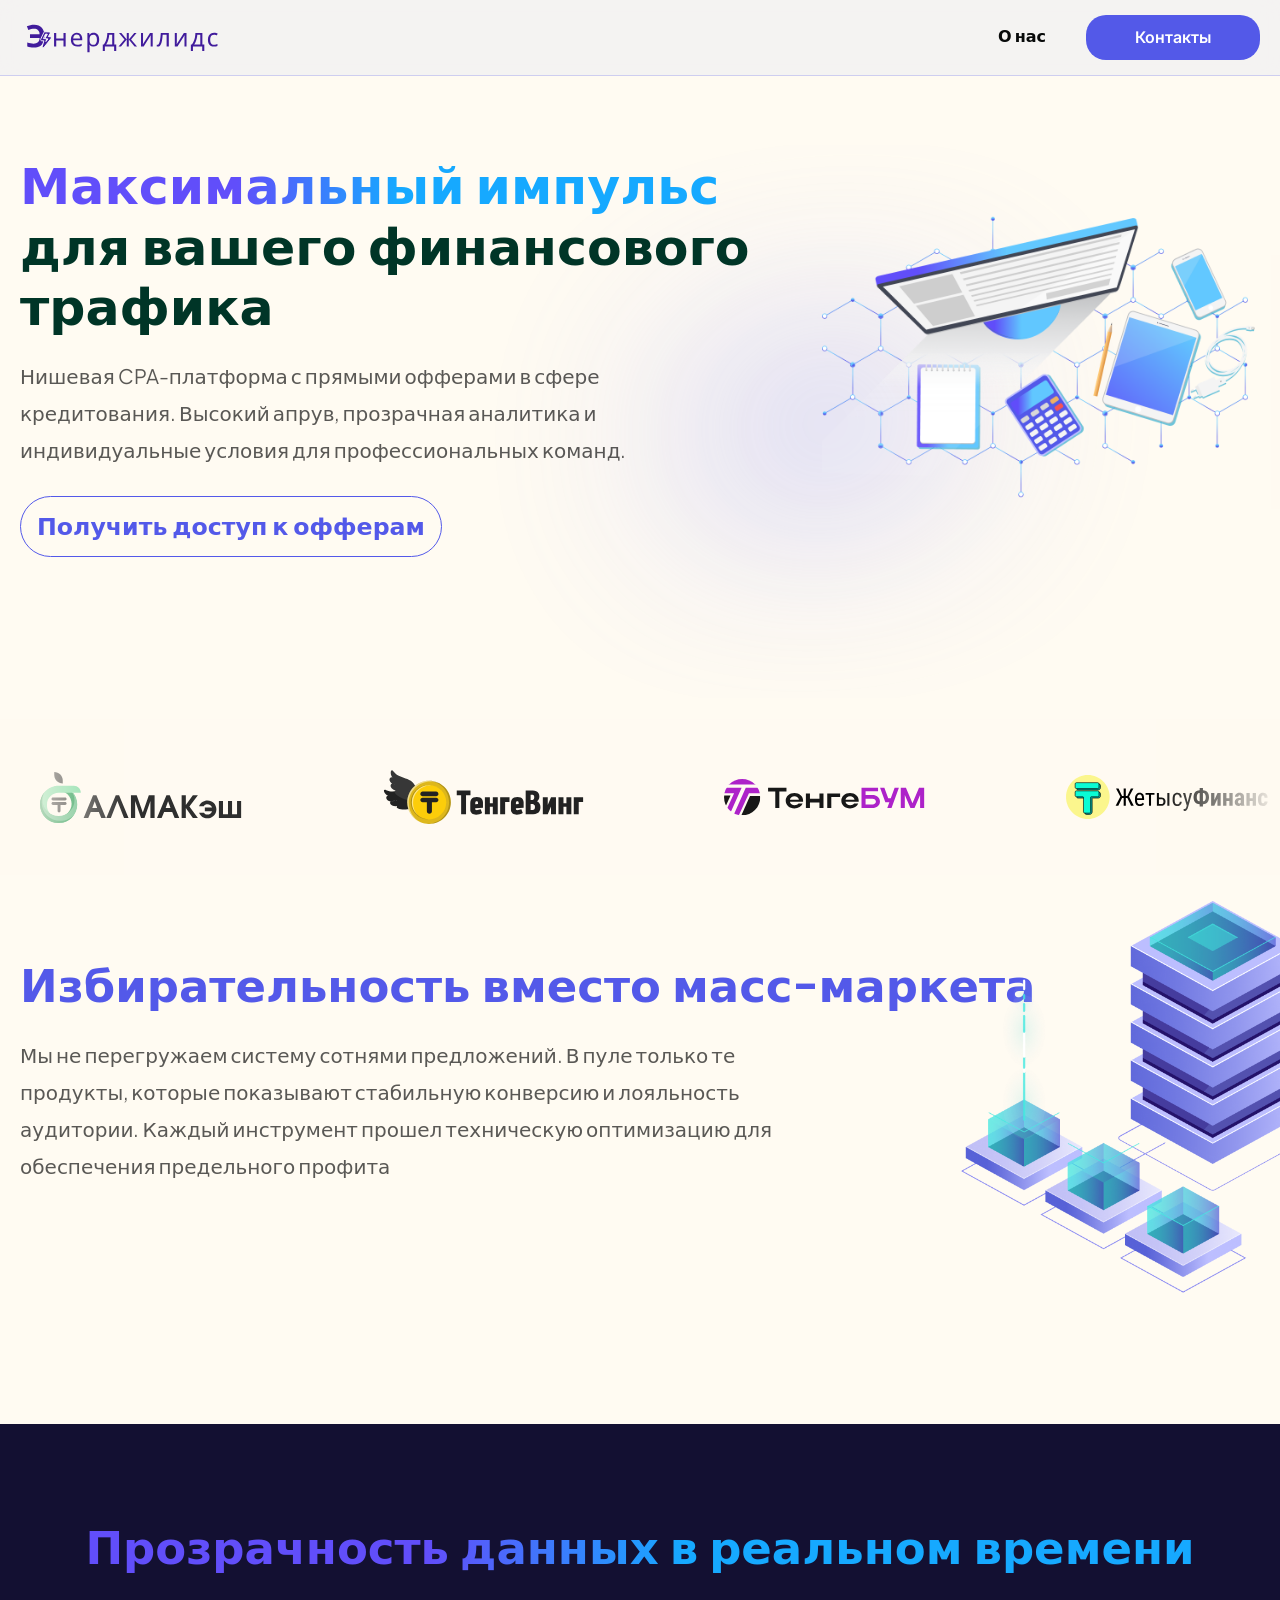
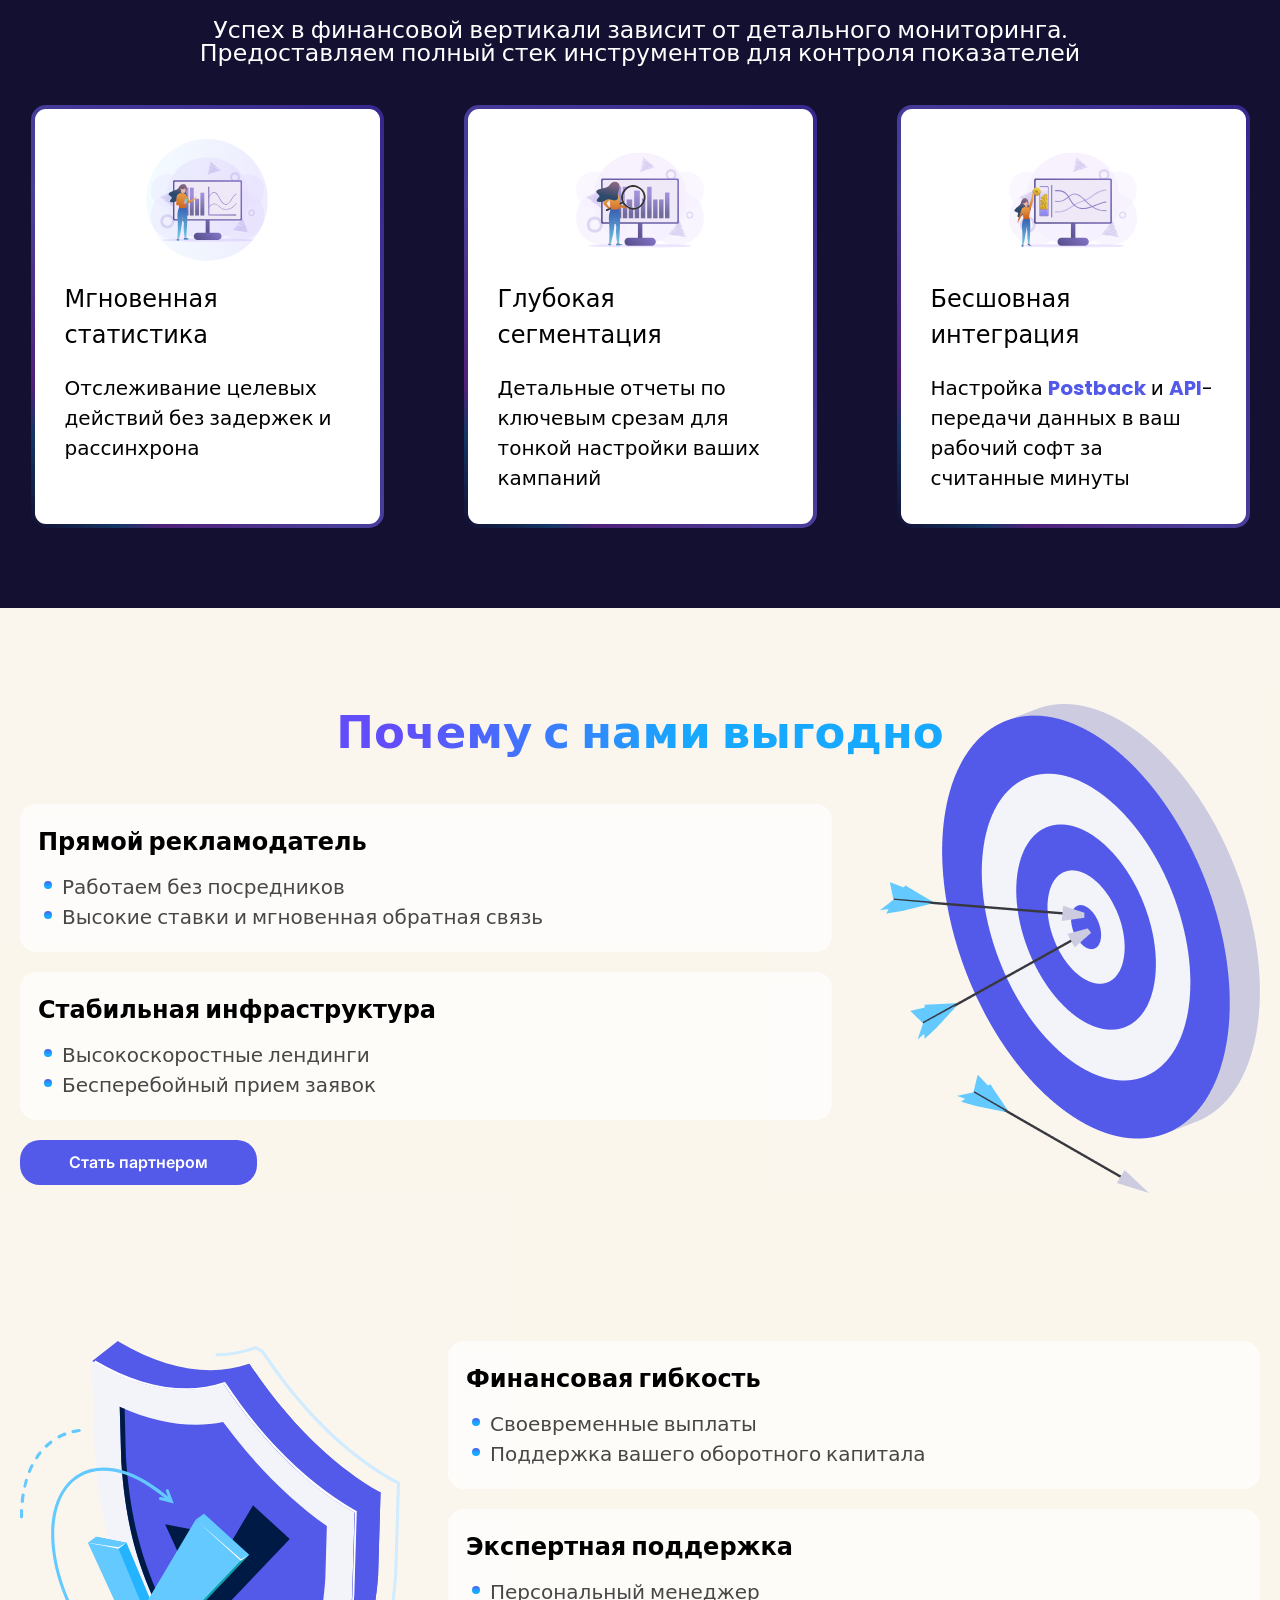
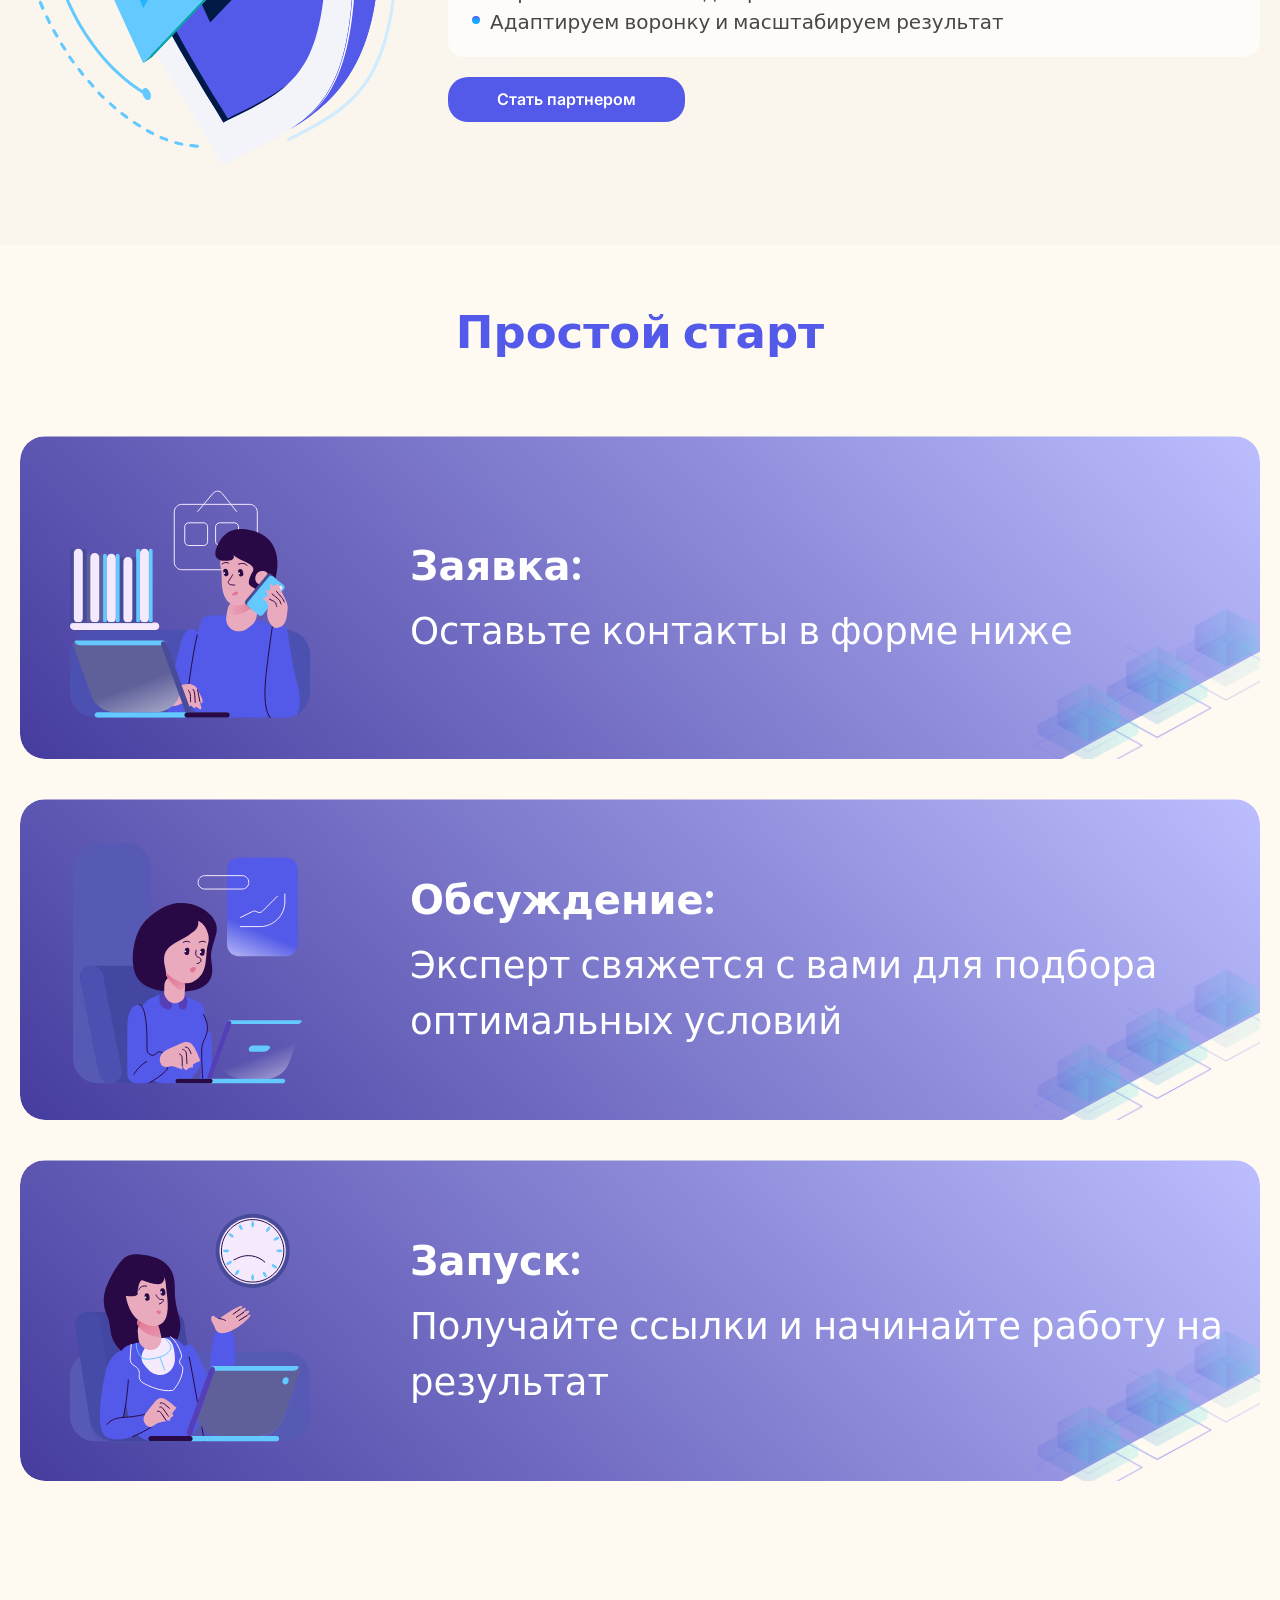
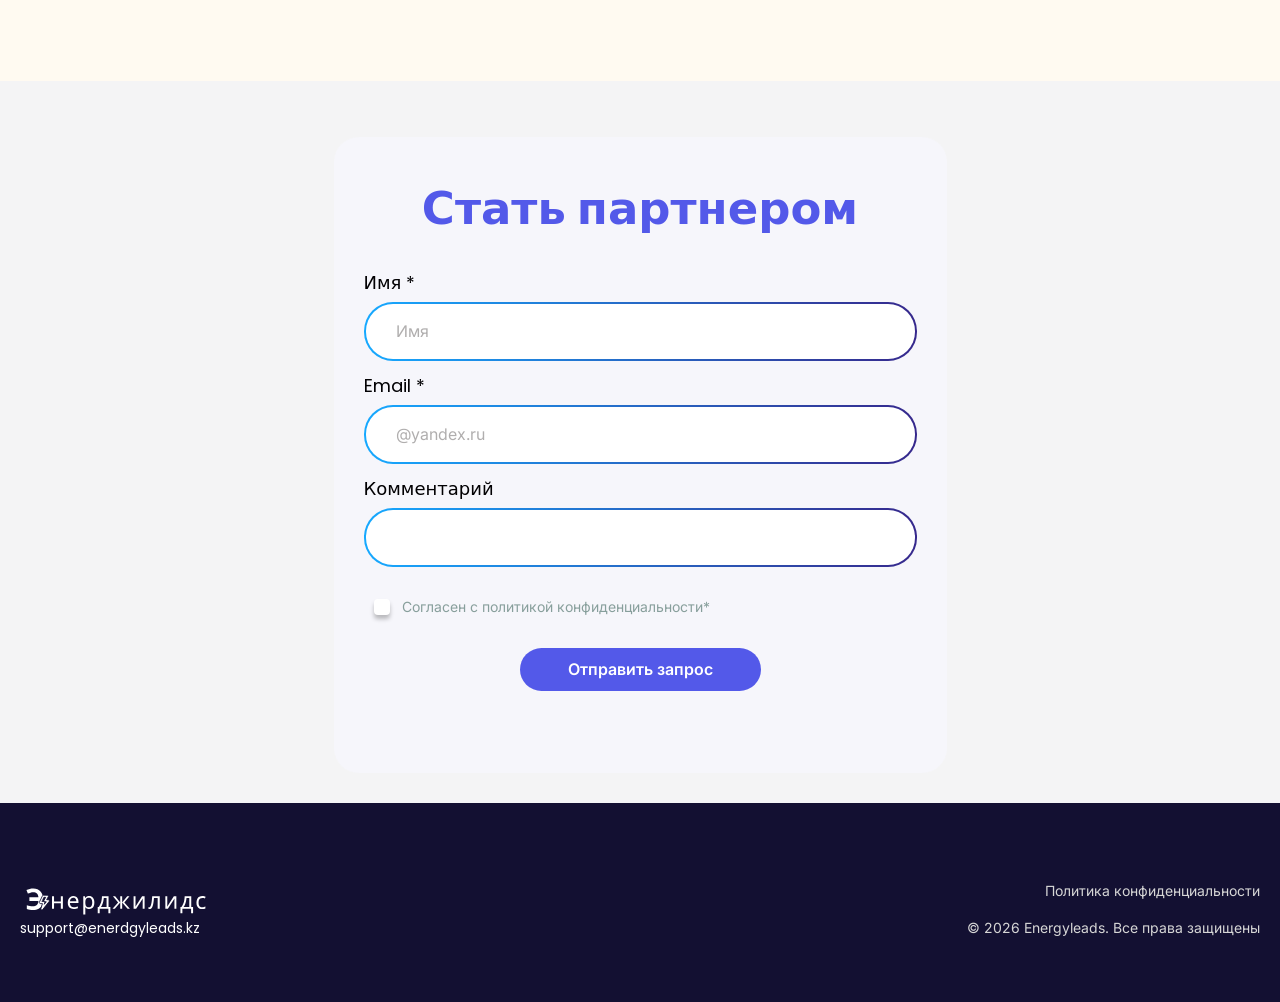
==== commit 087e39f7: "update" ====
--- a/index.html
+++ b/index.html
@@ -7,7 +7,8 @@
       name="description"
       content="EnergyLeads — максимальный импульс для вашего финансового трафика."
     />
-    <title>EnergyLeads</title>
+    <title>Энерджилидс</title>
+    <link rel="icon" type="image/svg+xml" href="./img/favicon (2).svg" />
 
     <link rel="preconnect" href="https://fonts.googleapis.com" />
     <link rel="preconnect" href="https://fonts.gstatic.com" crossorigin />
@@ -22,7 +23,11 @@
     <header class="header">
       <div class="container header__inner">
         <a class="brand" href="#top" aria-label="EnergyLeads — на главную">
-          <img class="brand__logo" src="./img/logo.svg" alt="EnergyLeads" />
+          <img
+            class="brand__logo"
+            src="./img/logo_EnergyLeads_1.svg"
+            alt="EnergyLeads"
+          />
         </a>
 
         <nav class="nav" aria-label="Навигация">
@@ -445,7 +450,7 @@
         <div class="footer__brand">
           <img
             class="footer__logo"
-            src="./img/logo-footer.svg"
+            src="./img/logo_EnergyLeads_footer.svg"
             alt="EnergyLeads"
           />
           <a class="footer__mail" href="mailto:support@enerdgyleads.kz"
--- a/css/style.css
+++ b/css/style.css
@@ -1541,7 +1541,7 @@
     max-width: 154px;
     top: 257px;
     left: calc(-16% + 175px);
-    margin-top: 20px;
+    margin-top: 40px;
   }
   .hero__inner--secondary {
     justify-content: center;
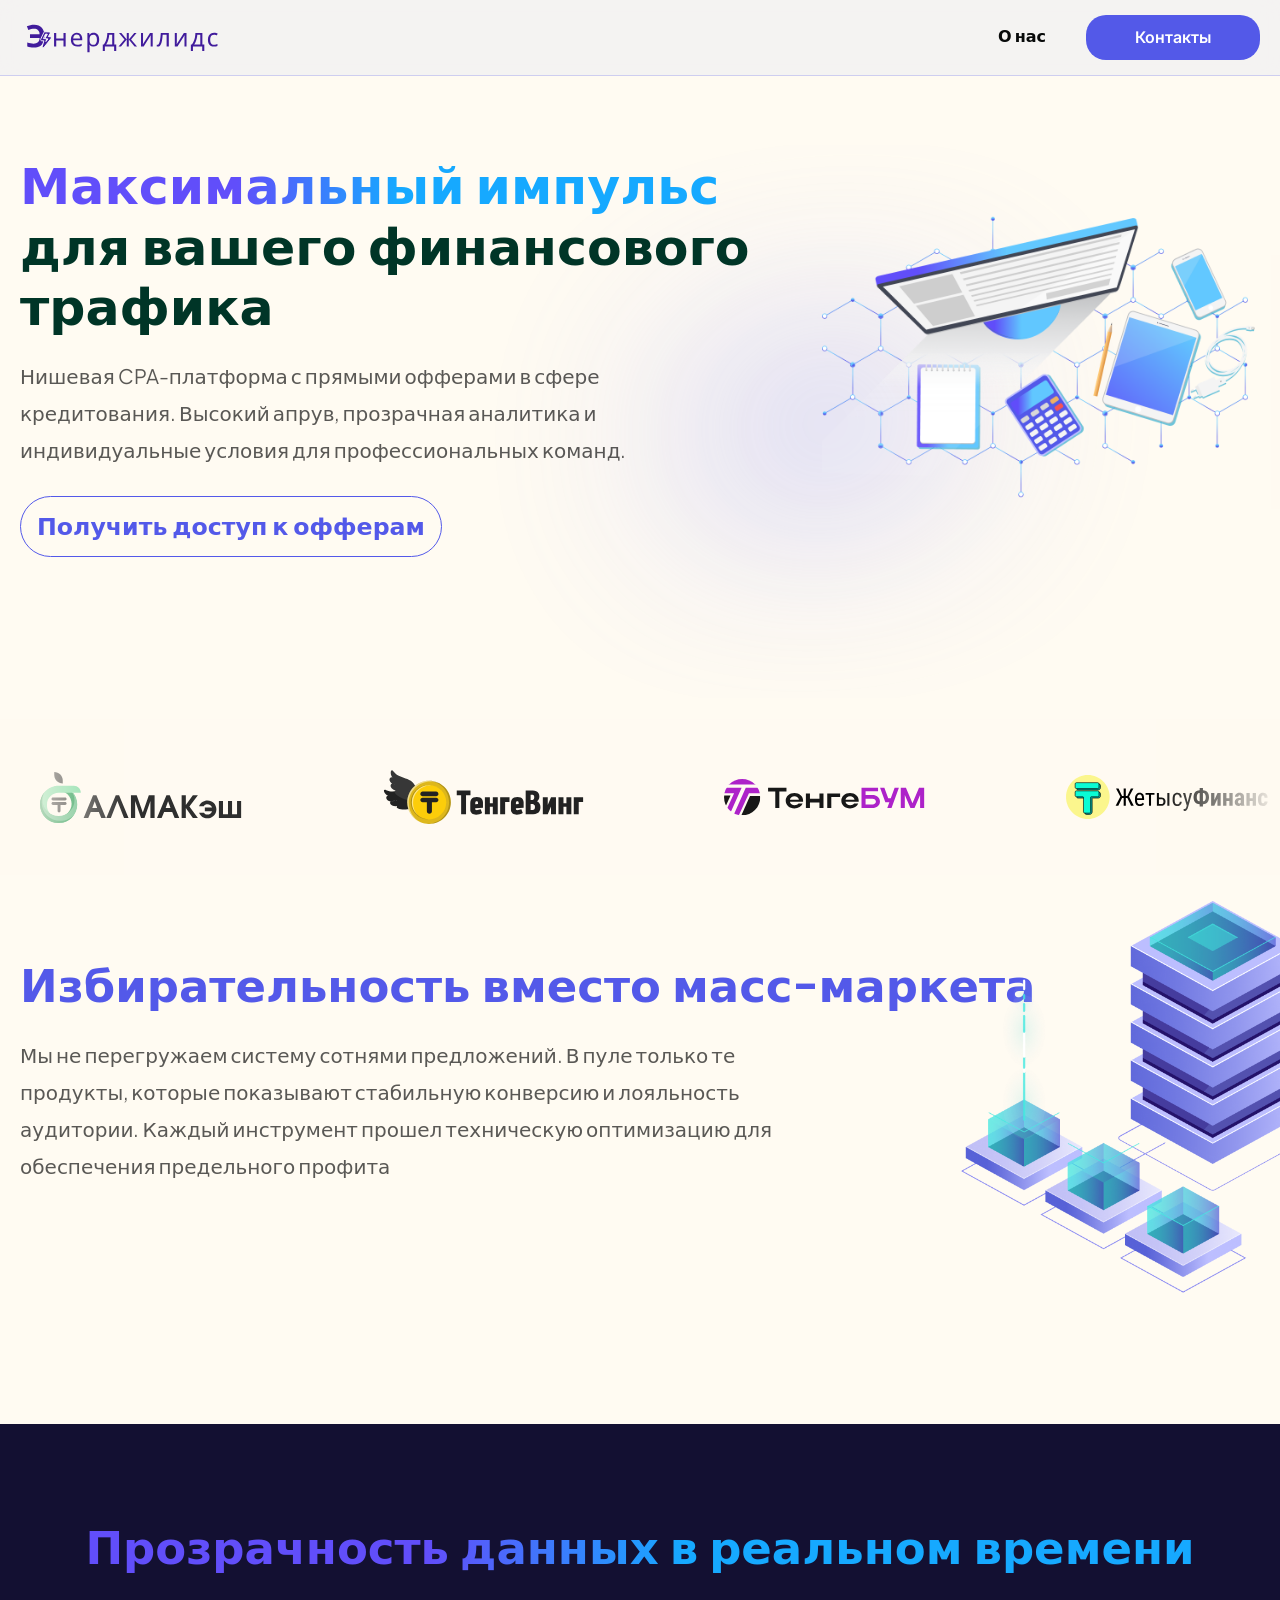
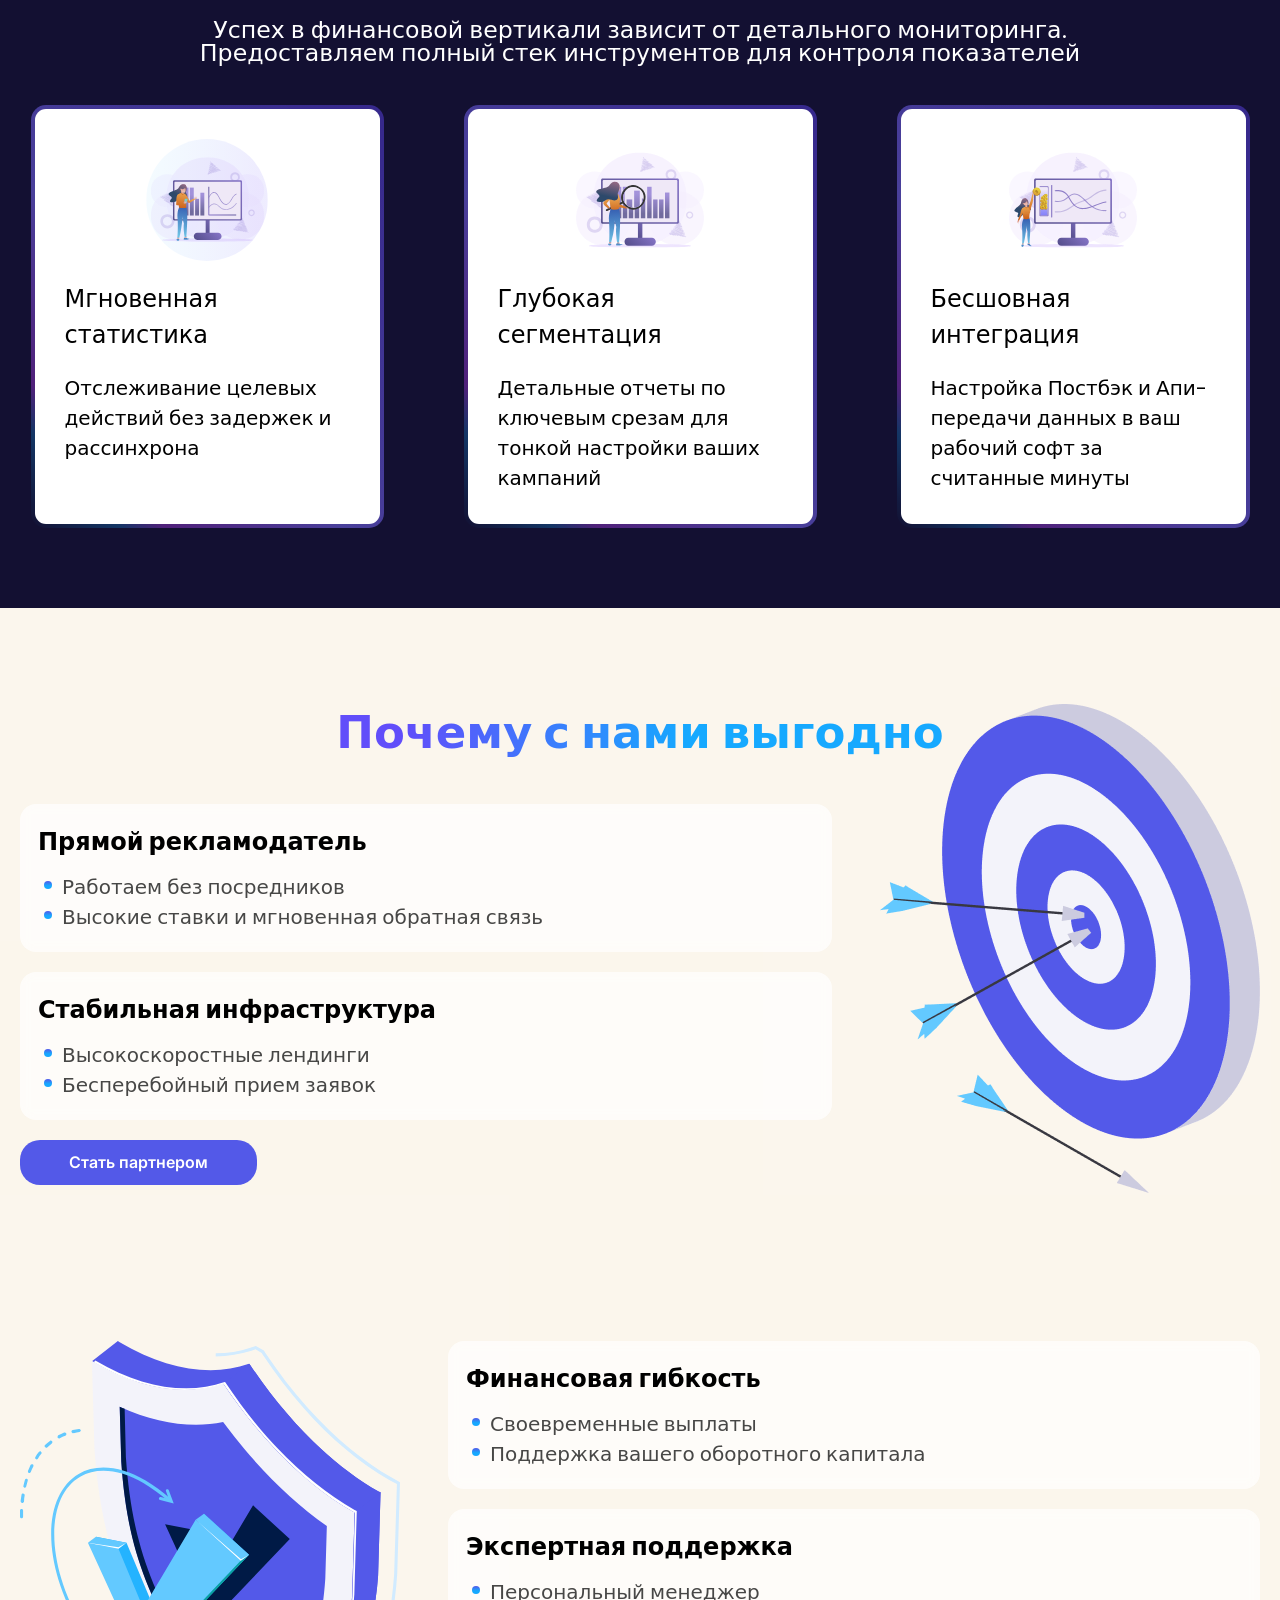
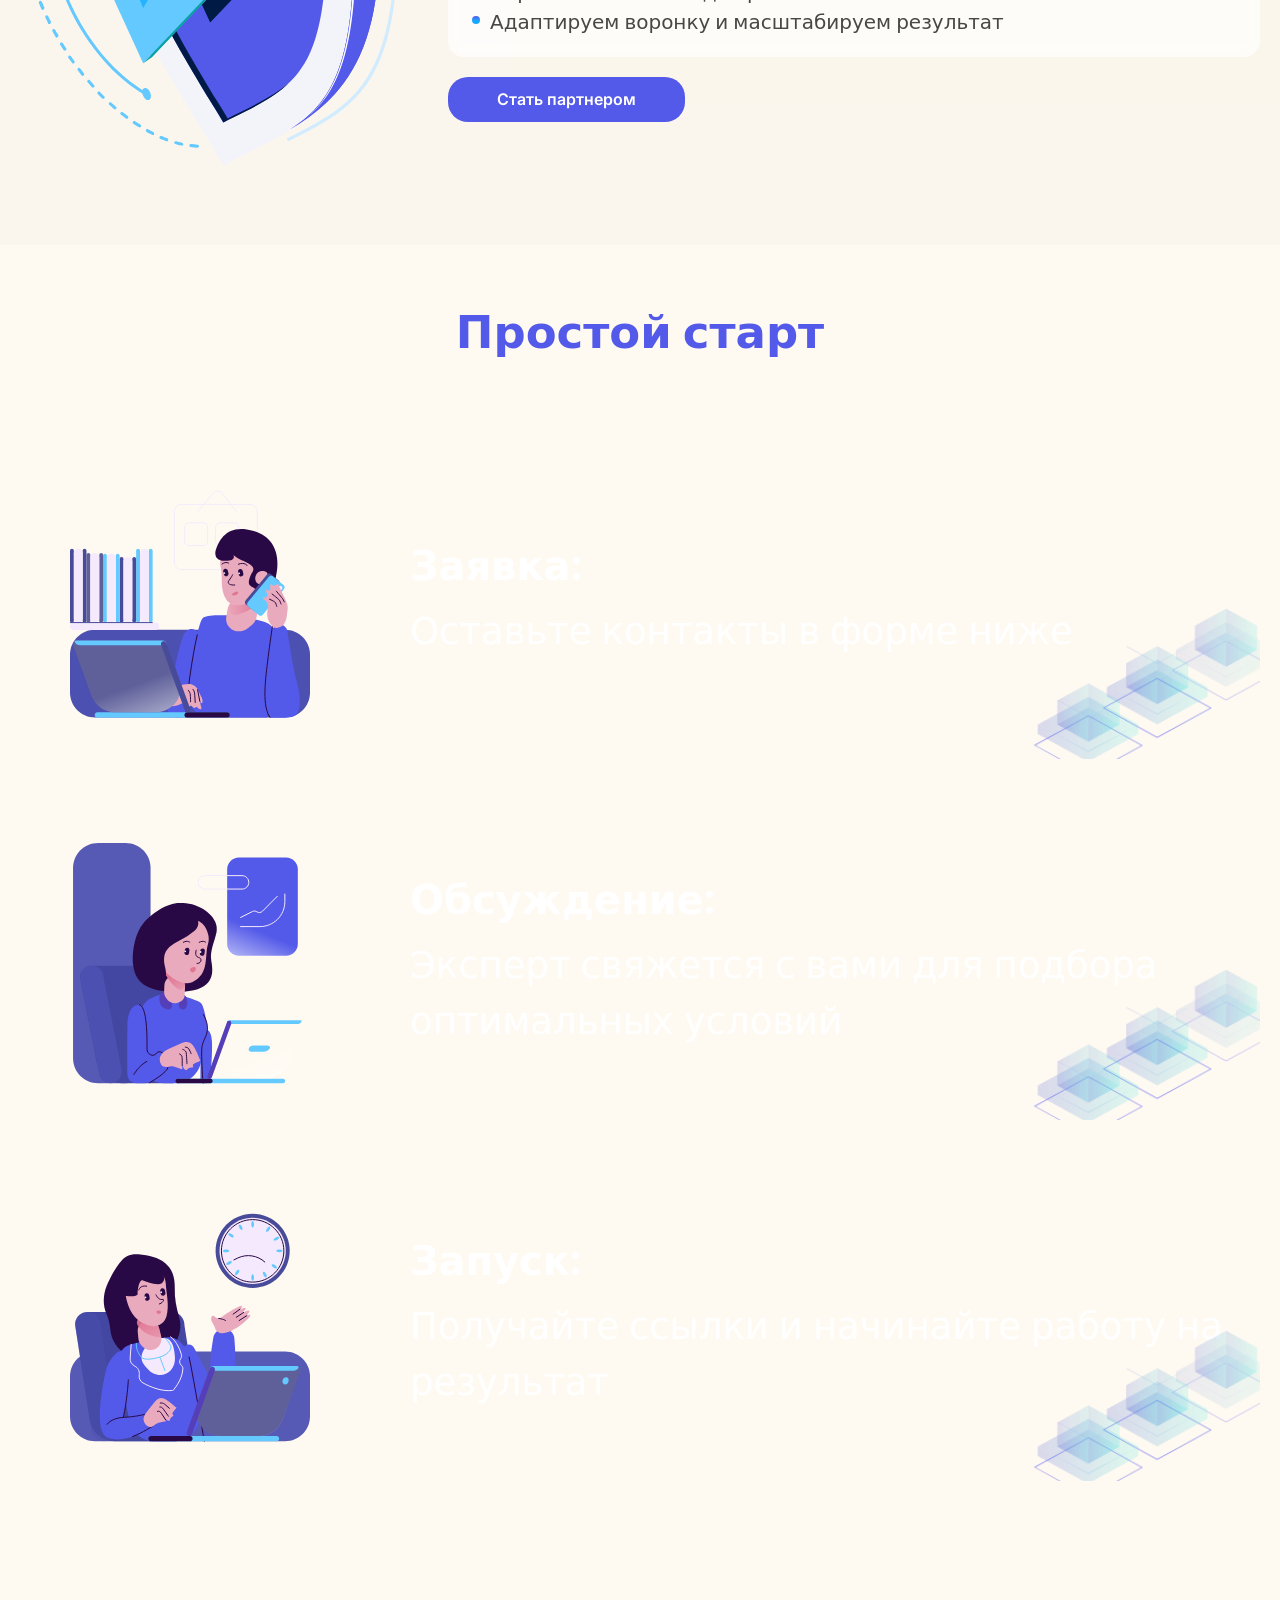
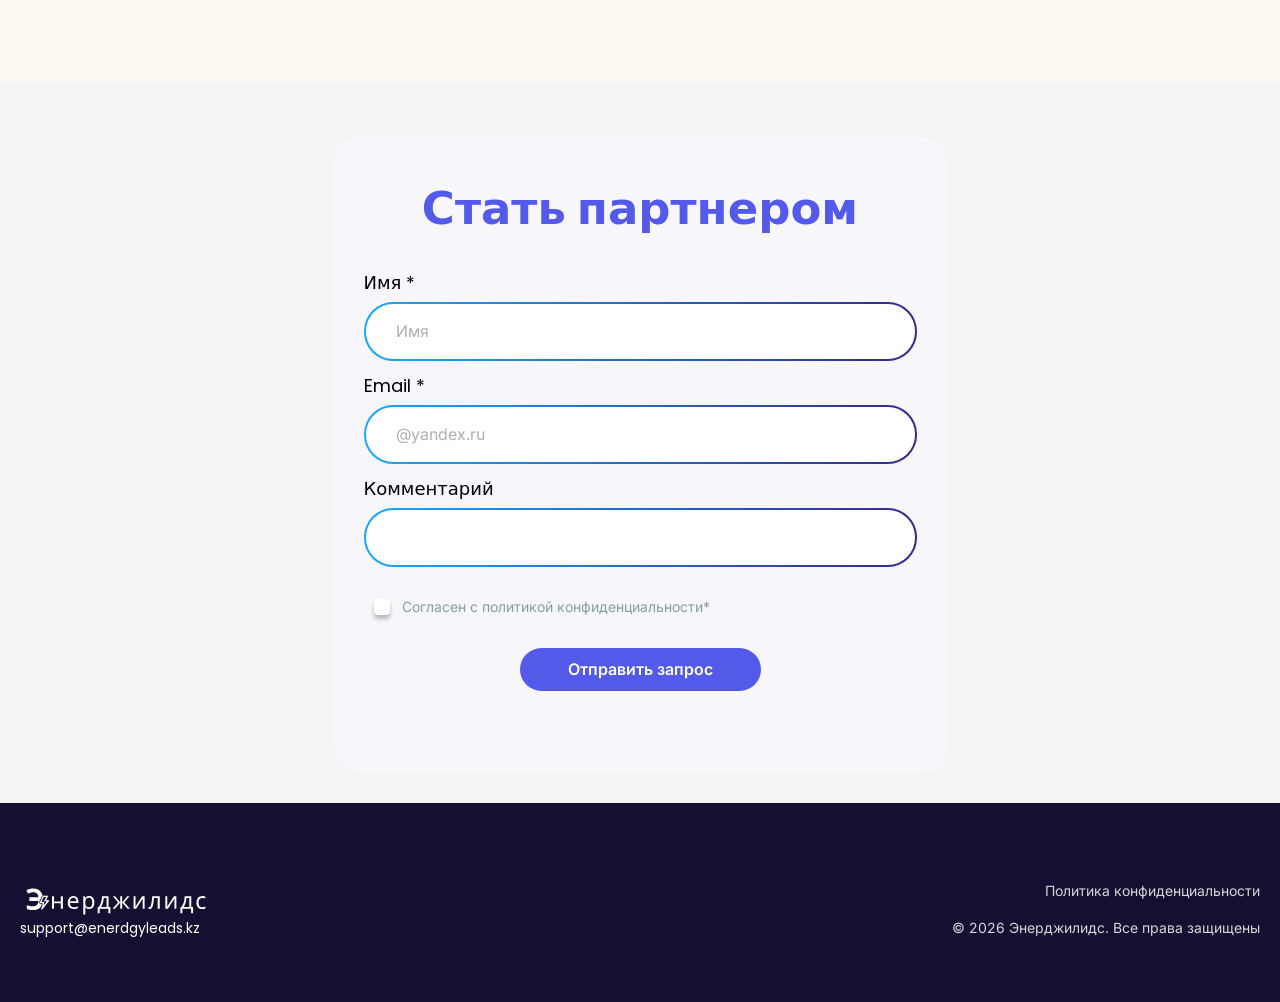
==== commit 2d631b5c: "update" ====
--- a/index.html
+++ b/index.html
@@ -5,7 +5,7 @@
     <meta name="viewport" content="width=device-width, initial-scale=1.0" />
     <meta
       name="description"
-      content="EnergyLeads — максимальный импульс для вашего финансового трафика."
+      content="Энерджилидс — максимальный импульс для вашего финансового трафика."
     />
     <title>Энерджилидс</title>
     <link rel="icon" type="image/svg+xml" href="./img/favicon (2).svg" />
@@ -22,11 +22,11 @@
   <body>
     <header class="header">
       <div class="container header__inner">
-        <a class="brand" href="#top" aria-label="EnergyLeads — на главную">
+        <a class="brand" href="#top" aria-label="Энерджилидс — на главную">
           <img
             class="brand__logo"
             src="./img/logo_EnergyLeads_1.svg"
-            alt="EnergyLeads"
+            alt="Энерджилидс"
           />
         </a>
 
@@ -204,8 +204,8 @@
               <div class="card__body">
                 <h3 class="card__title">Бесшовная интеграция</h3>
                 <p class="card__text">
-                  Настройка <span class="text-accent">Postback</span> и
-                  <span class="text-accent">API</span>-передачи данных в ваш
+                  Настройка Постбэк и
+                  Апи-передачи данных в ваш
                   рабочий софт за считанные минуты
                 </p>
               </div>
@@ -451,7 +451,7 @@
           <img
             class="footer__logo"
             src="./img/logo_EnergyLeads_footer.svg"
-            alt="EnergyLeads"
+            alt="Энерджилидс"
           />
           <a class="footer__mail" href="mailto:support@enerdgyleads.kz"
             >support@enerdgyleads.kz</a
@@ -463,7 +463,7 @@
             >Политика конфиденциальности</a
           >
           <div class="footer__copy">
-            © 2026 Energyleads.<br class="footer__br" />
+            © 2026 Энерджилидс.<br class="footer__br" />
             Все права защищены
           </div>
         </div>
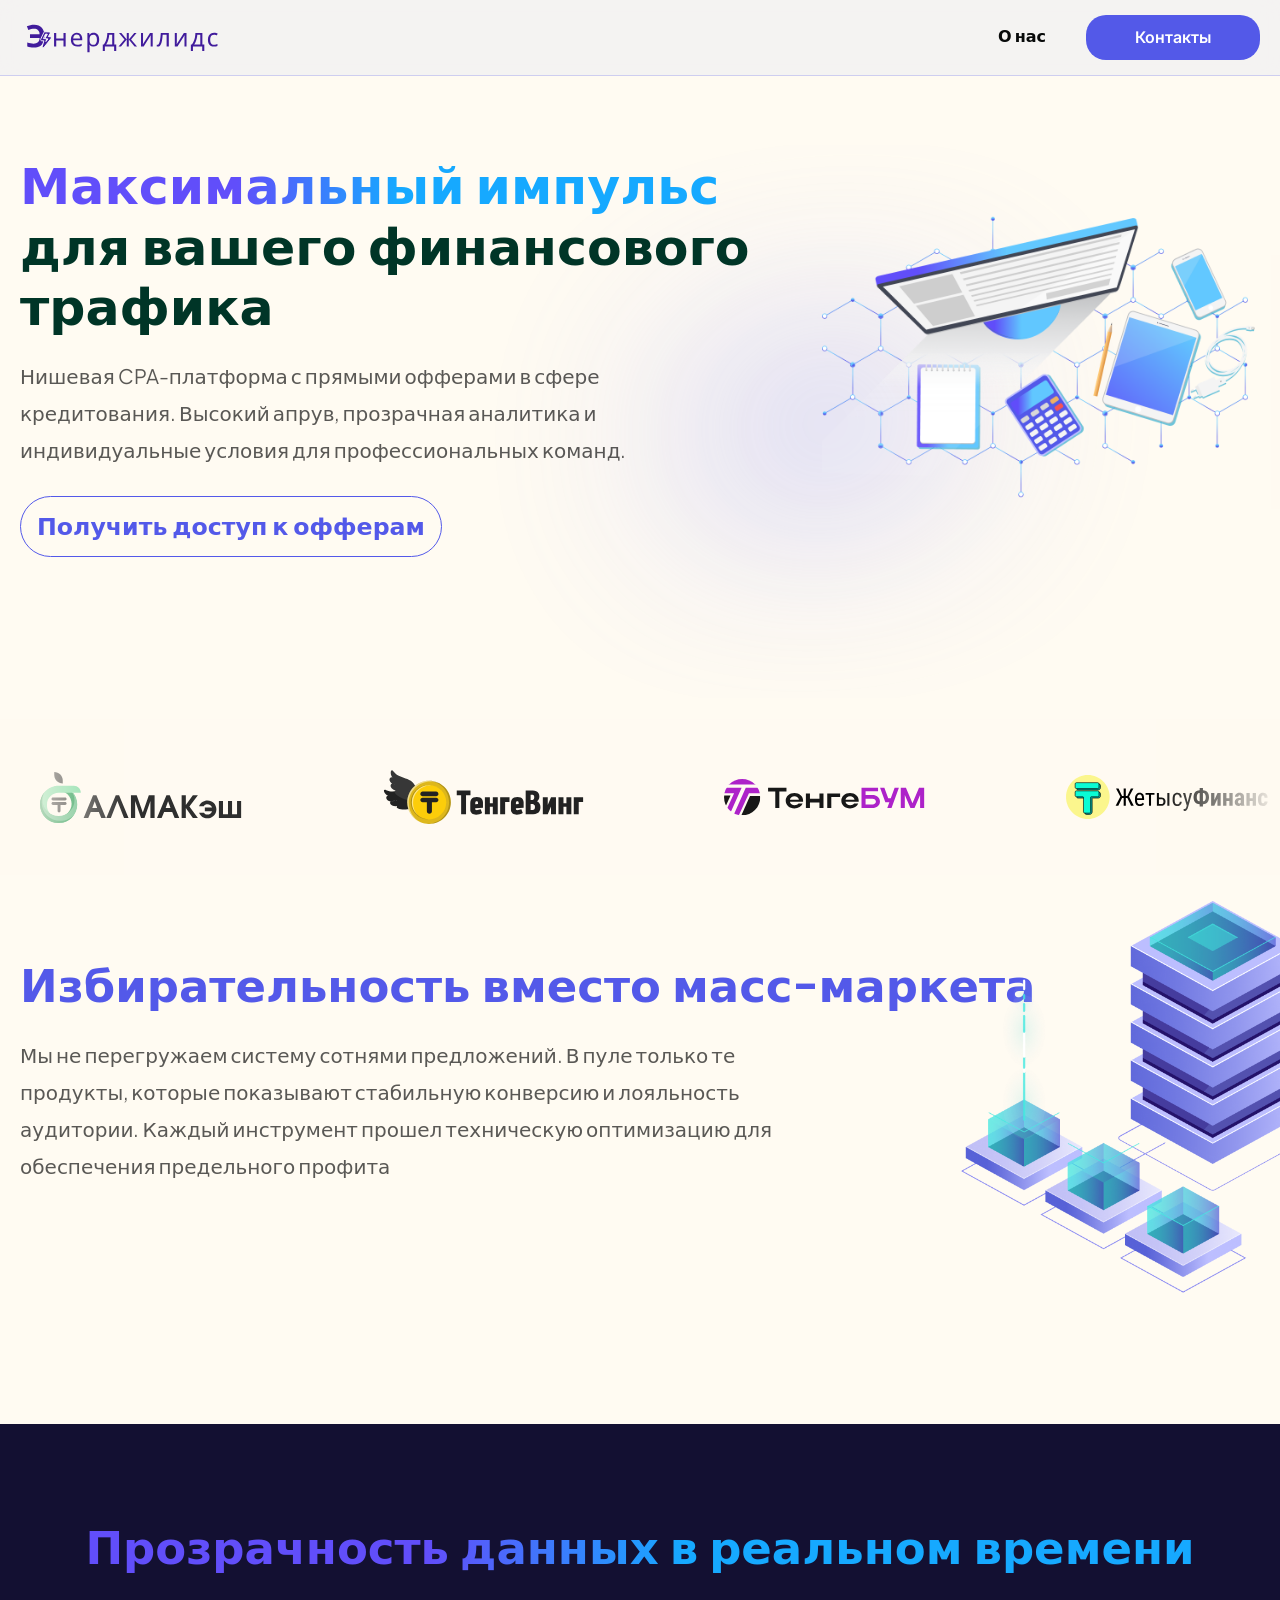
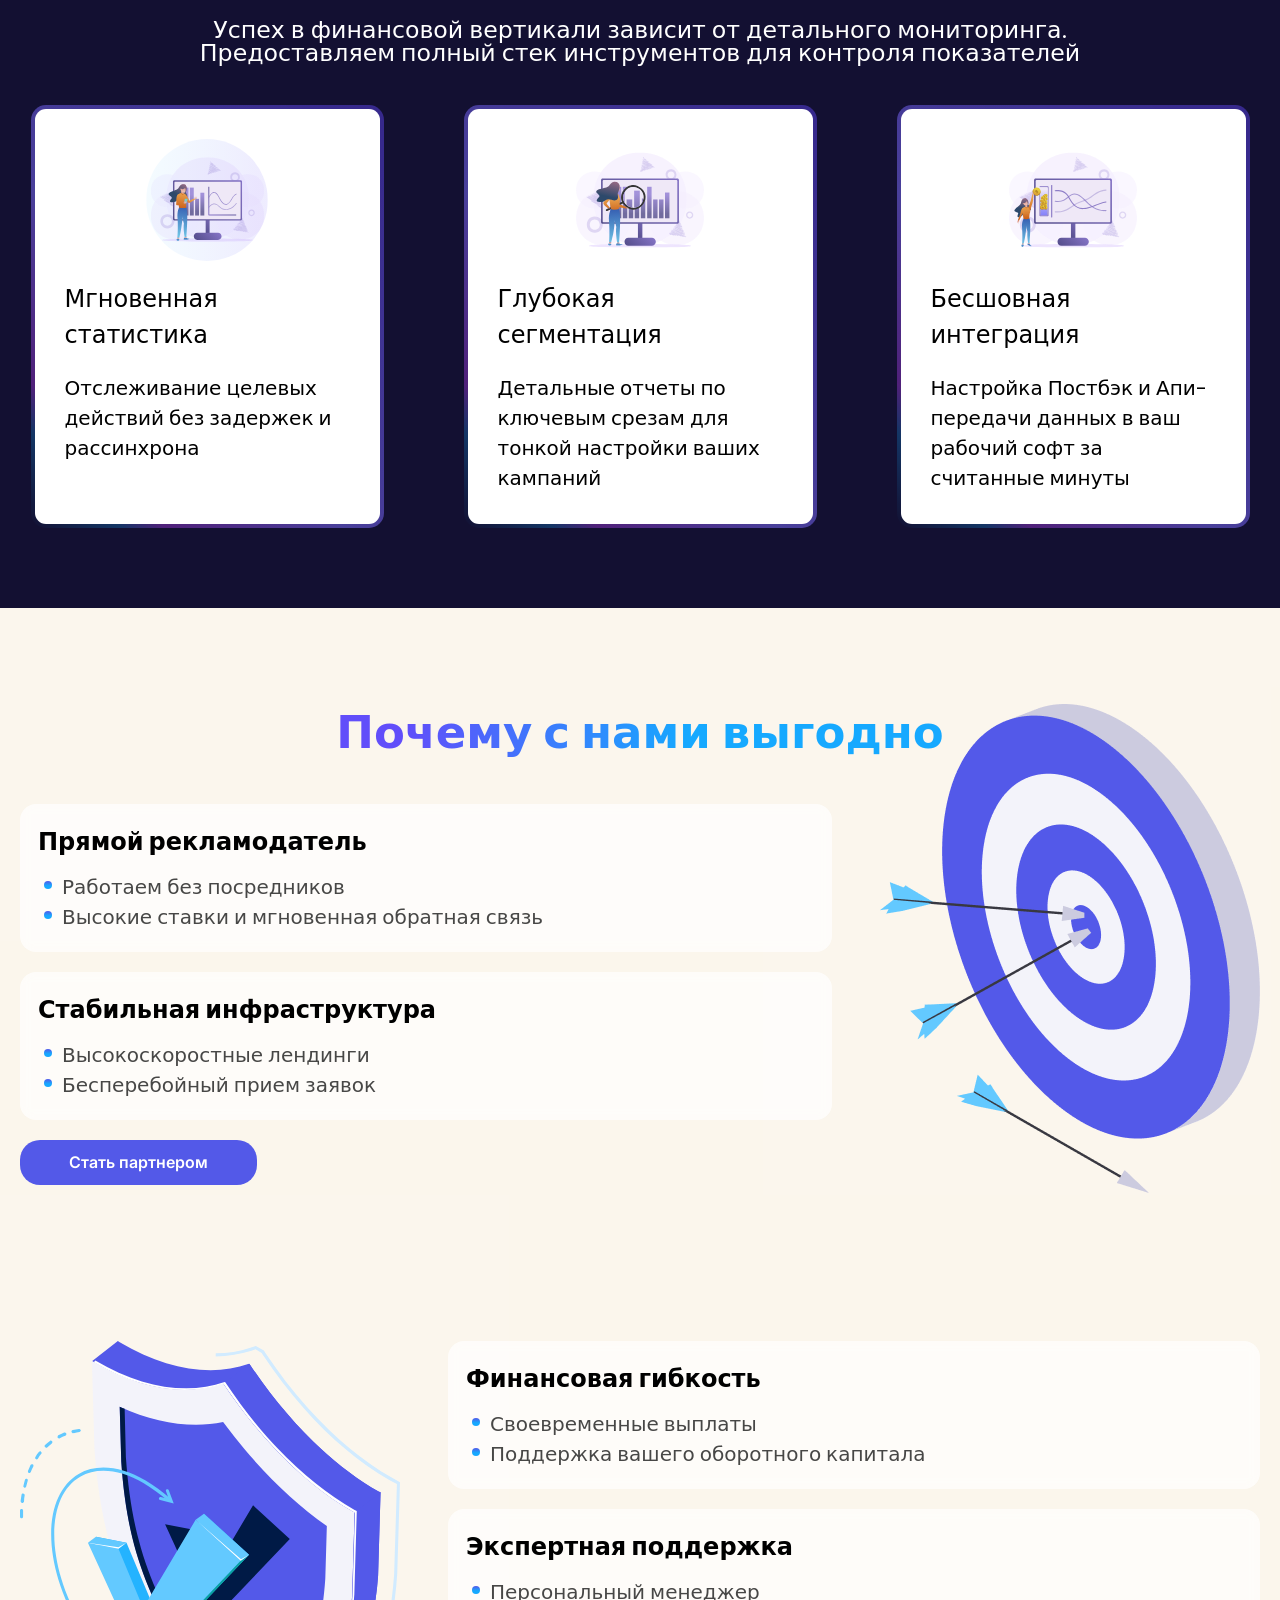
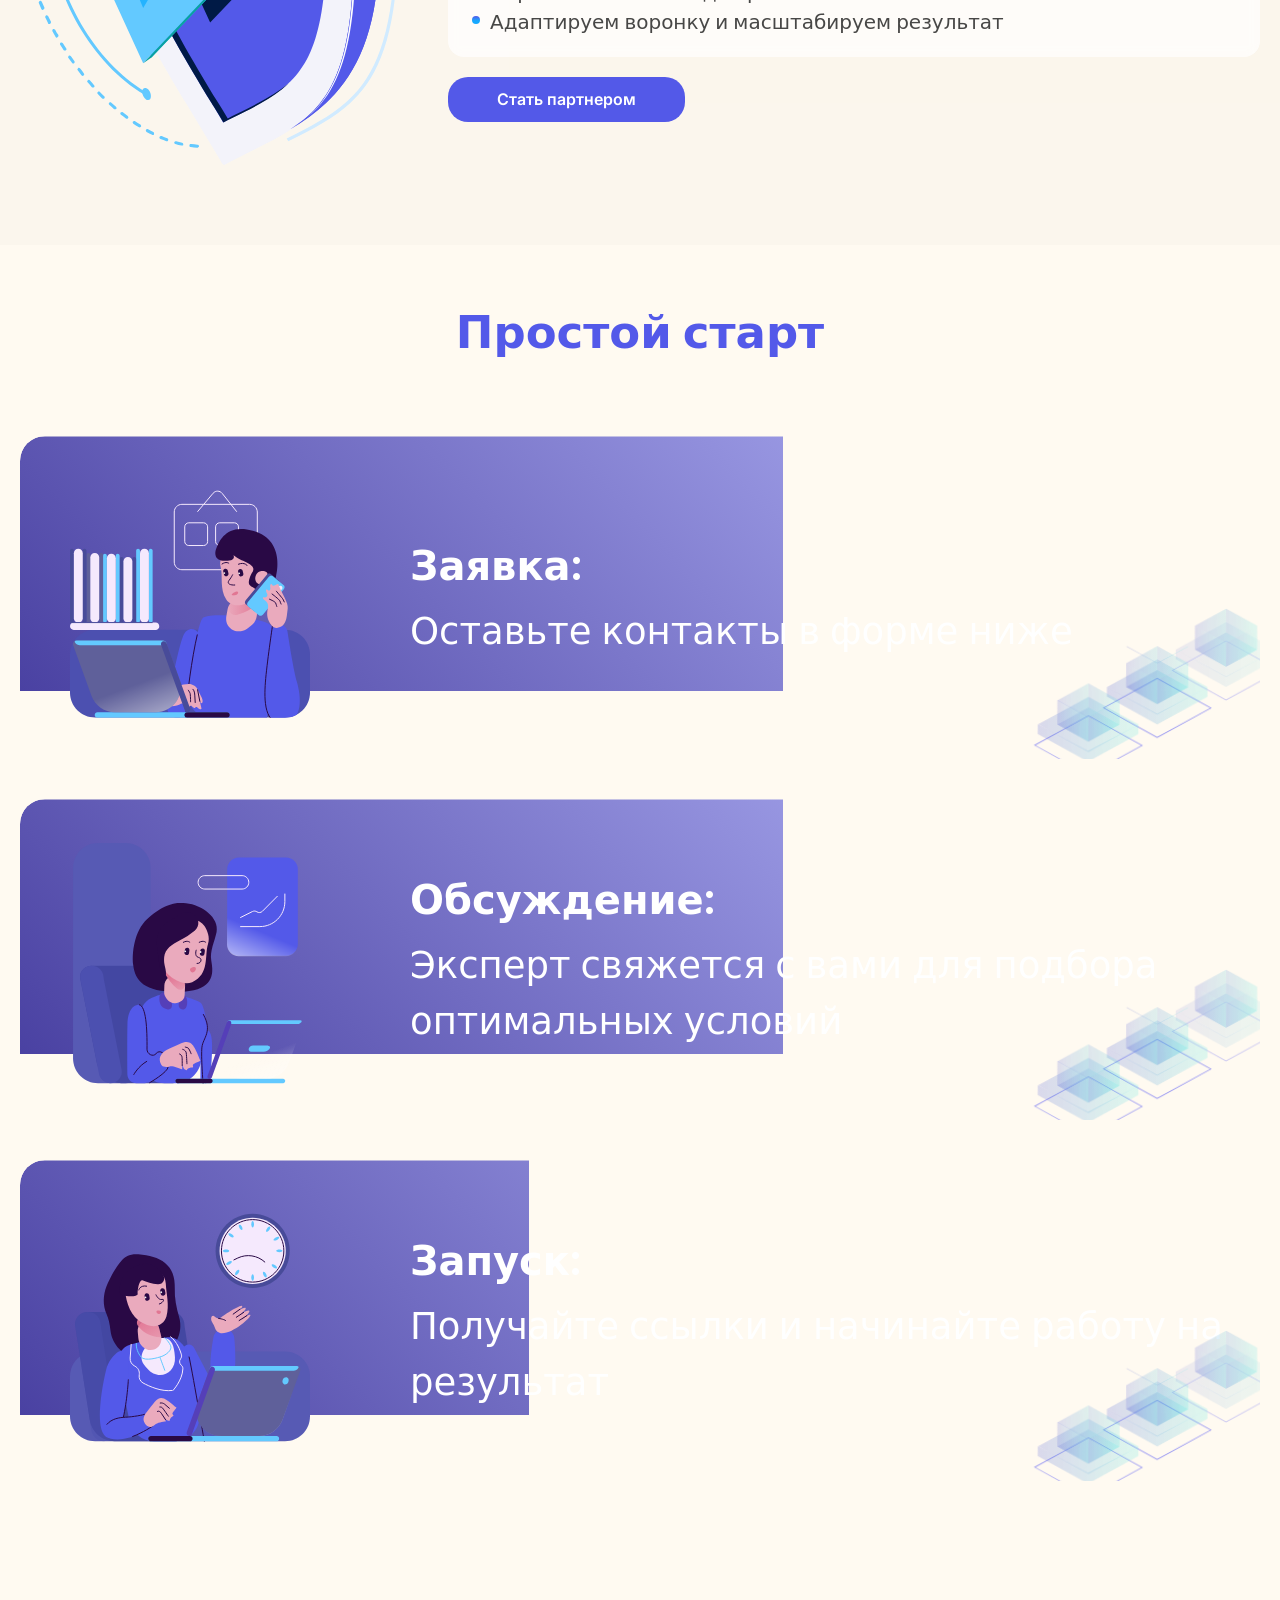
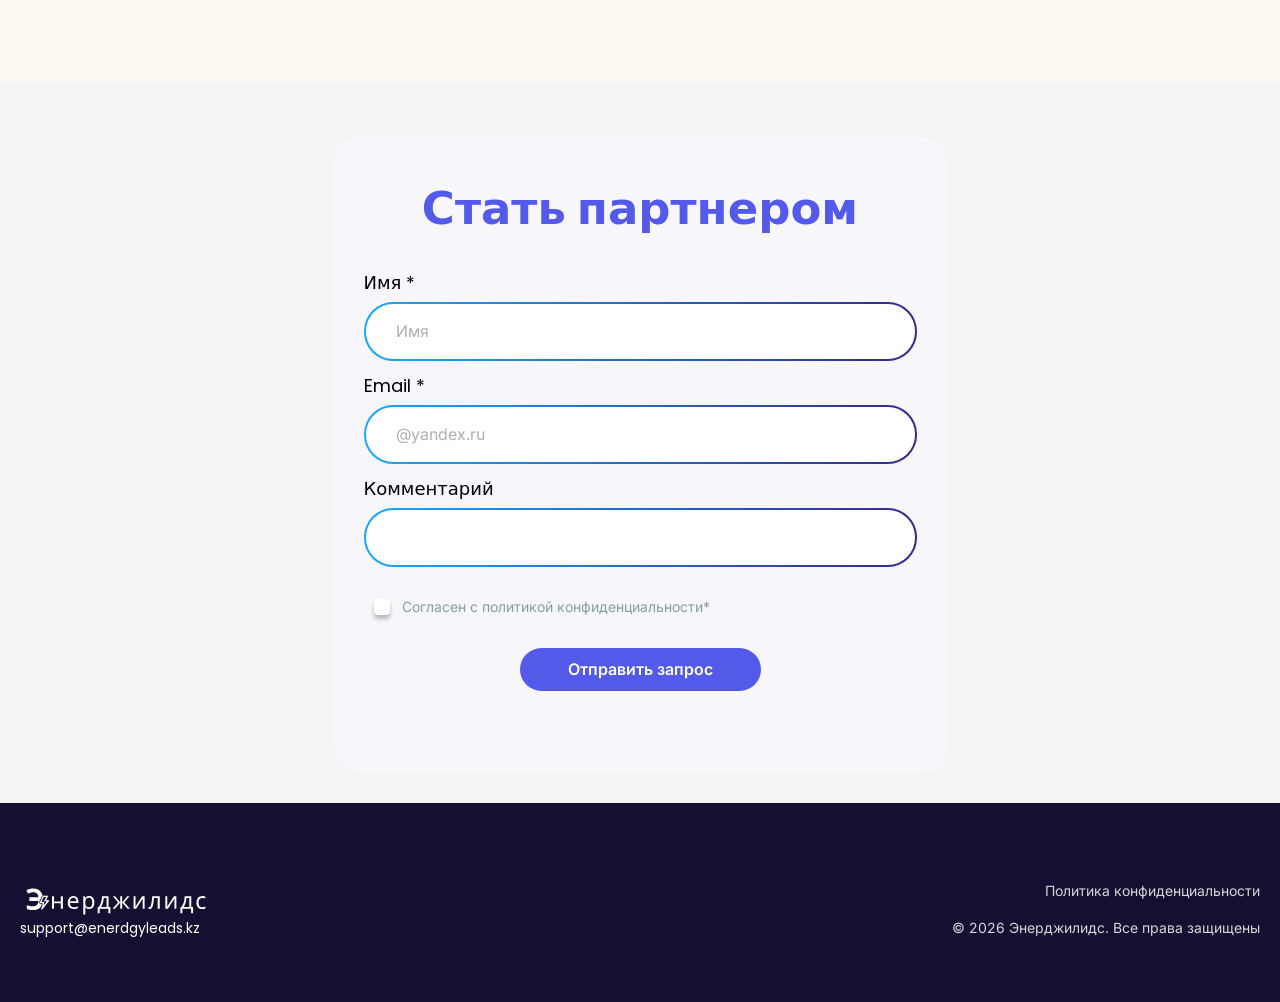
==== commit a39f508f: "фавикон" ====
--- a/index.html
+++ b/index.html
@@ -8,7 +8,7 @@
       content="Энерджилидс — максимальный импульс для вашего финансового трафика."
     />
     <title>Энерджилидс</title>
-    <link rel="icon" type="image/svg+xml" href="./img/favicon (2).svg" />
+    <link rel="icon" type="image/svg+xml" href="./img/logoE3.svg" />
 
     <link rel="preconnect" href="https://fonts.googleapis.com" />
     <link rel="preconnect" href="https://fonts.gstatic.com" crossorigin />
